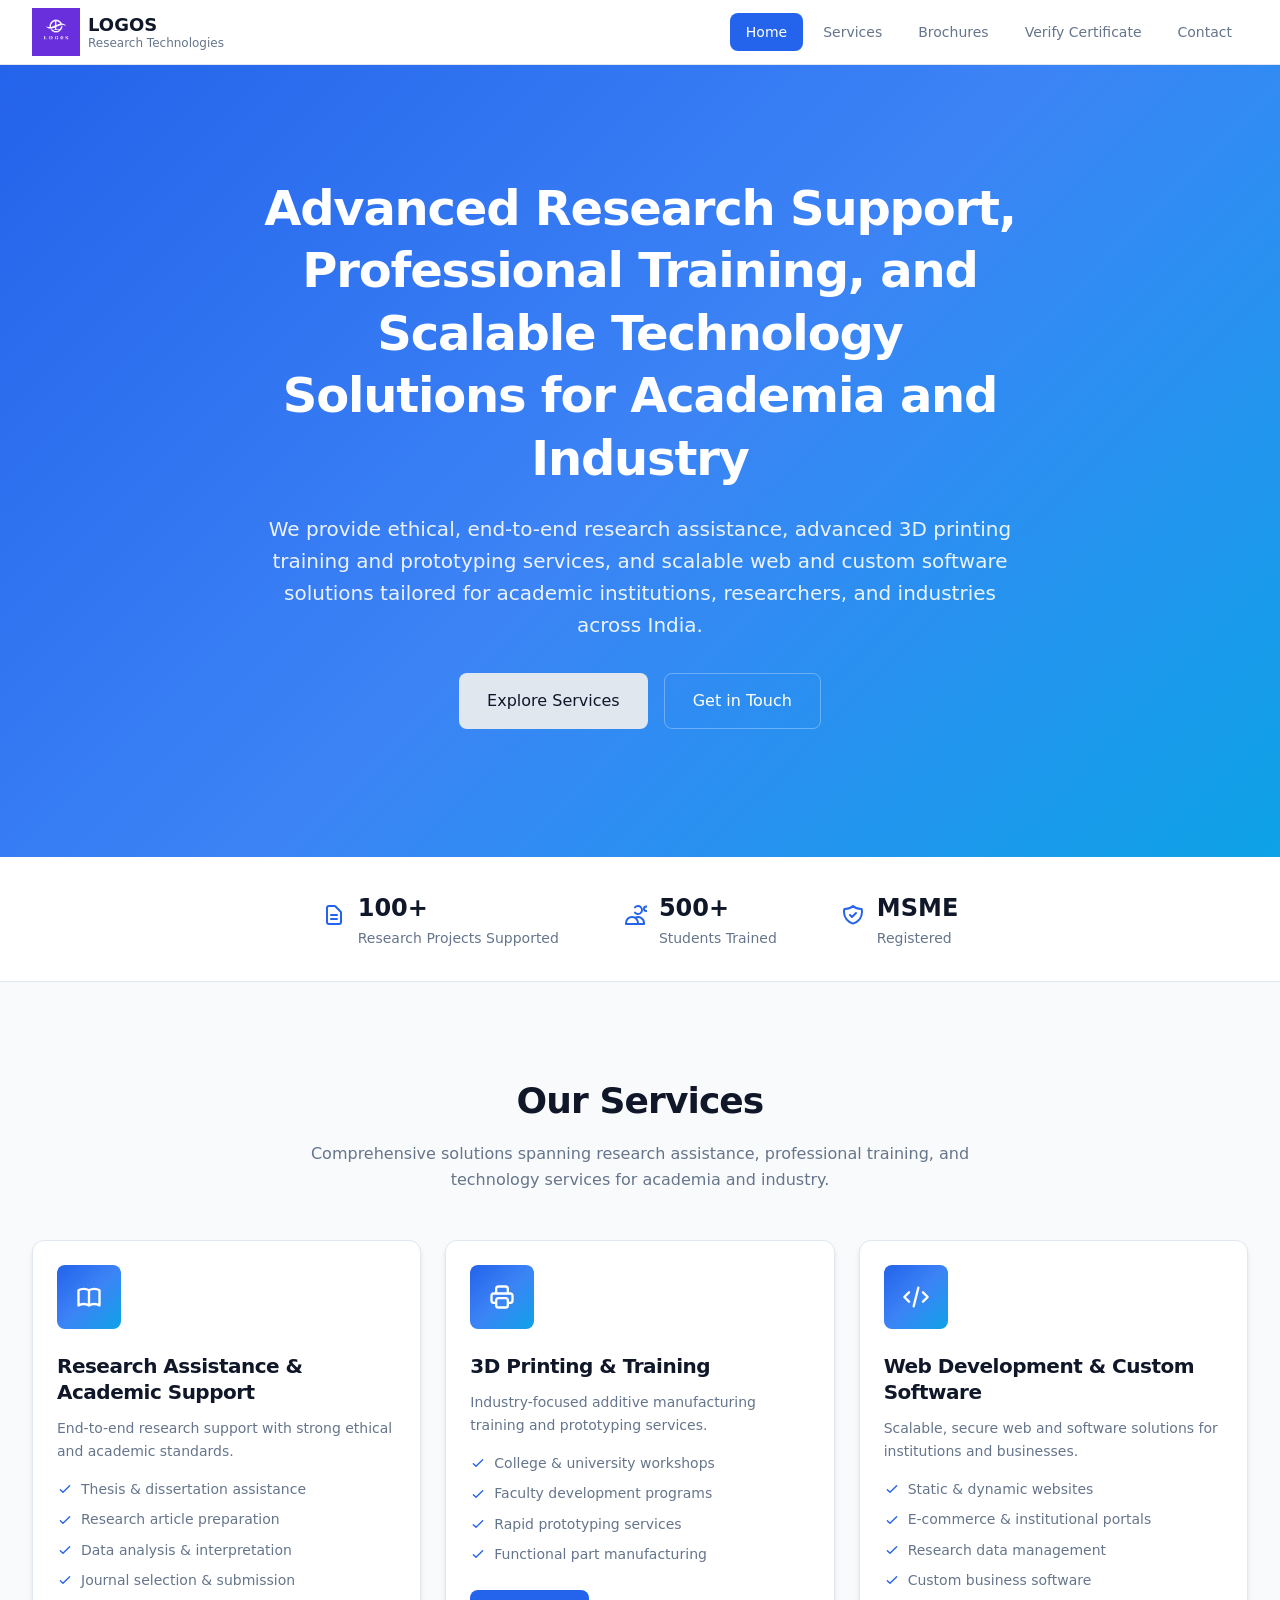
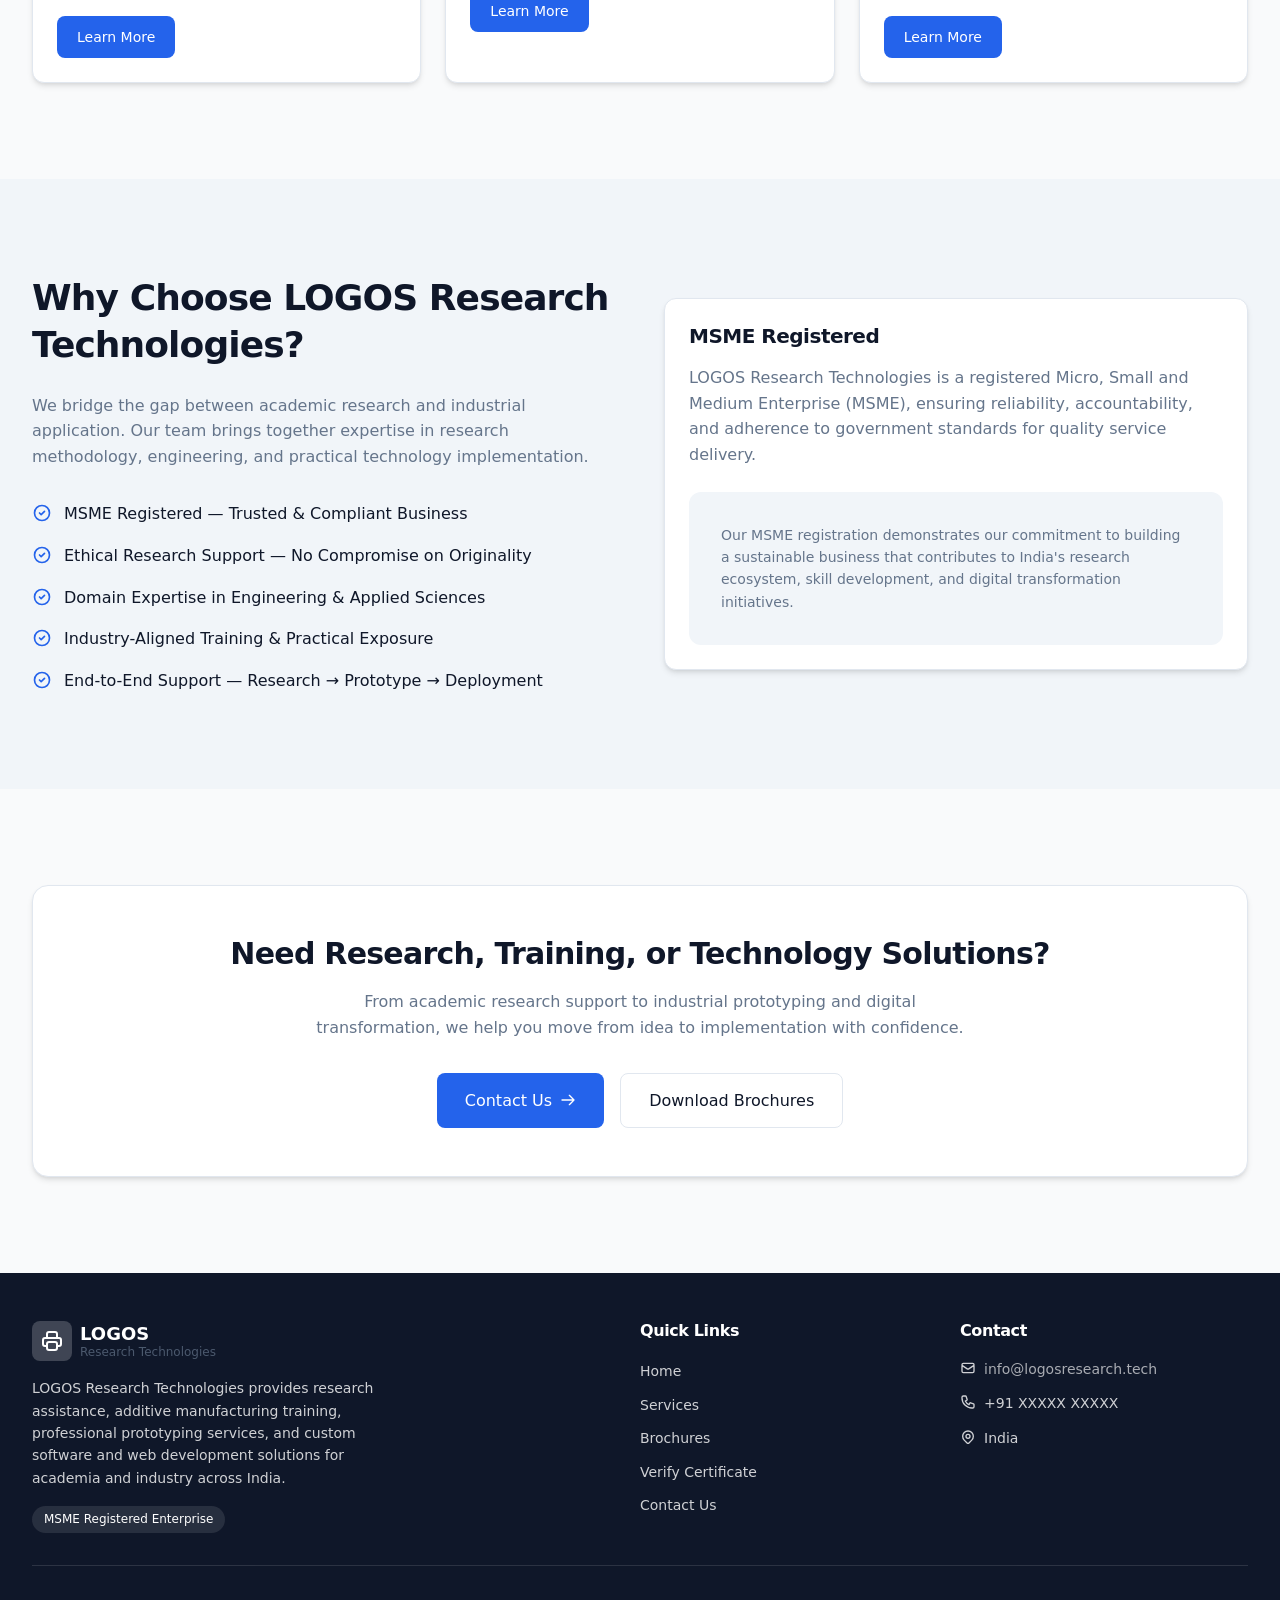
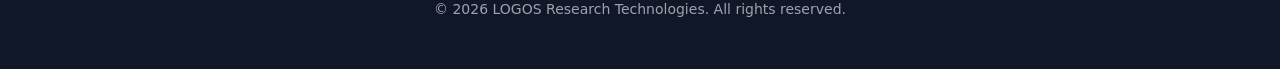
==== static-site/index.html @ b4e88fcf "Changes" ====
<!DOCTYPE html>
<html lang="en">
<head>
  <meta charset="UTF-8">
  <meta name="viewport" content="width=device-width, initial-scale=1.0">
  <meta name="description" content="Experts in research assistance, academic project support, 3D printing training, additive manufacturing services, and custom software and web development solutions in India.">
  <meta name="keywords" content="research assistance, academic support, thesis help, 3D printing training, additive manufacturing, web development, custom software, India">
  <title>LOGOS Research Technologies - Research, Training & Technology Solutions</title>
  <link rel="stylesheet" href="css/style.css">
</head>
<body>
  <!-- Header -->
  <header class="header">
    <nav class="section-container">
      <div class="header-content">
        <a href="index.html" class="logo-link">
          <img src="images/logo.png" alt="LOGOS" class="logo-image">
          <div class="logo-text">
            <span class="logo-title">LOGOS</span>
            <span class="logo-subtitle">Research Technologies</span>
          </div>
        </a>

        <div class="nav-desktop">
          <a href="index.html" class="nav-link active">Home</a>
          <a href="services.html" class="nav-link">Services</a>
          <a href="brochures.html" class="nav-link">Brochures</a>
          <a href="verify.html" class="nav-link">Verify Certificate</a>
          <a href="contact.html" class="nav-link">Contact</a>
        </div>

        <button class="mobile-menu-btn" id="mobile-menu-btn">
          <svg id="menu-icon" class="icon-lg" fill="none" stroke="currentColor" viewBox="0 0 24 24">
            <path stroke-linecap="round" stroke-linejoin="round" stroke-width="2" d="M4 6h16M4 12h16M4 18h16"></path>
          </svg>
          <svg id="close-icon" class="icon-lg" fill="none" stroke="currentColor" viewBox="0 0 24 24" style="display: none;">
            <path stroke-linecap="round" stroke-linejoin="round" stroke-width="2" d="M6 18L18 6M6 6l12 12"></path>
          </svg>
        </button>
      </div>

      <div class="nav-mobile" id="mobile-nav">
        <div class="nav-mobile-links">
          <a href="index.html" class="nav-link active">Home</a>
          <a href="services.html" class="nav-link">Services</a>
          <a href="brochures.html" class="nav-link">Brochures</a>
          <a href="verify.html" class="nav-link">Verify Certificate</a>
          <a href="contact.html" class="nav-link">Contact</a>
        </div>
      </div>
    </nav>
  </header>

  <main>
    <!-- Hero Section -->
    <section class="hero hero-gradient">
      <div class="section-container">
        <div class="hero-content">
          <h1 class="hero-title">Advanced Research Support, Professional Training, and Scalable Technology Solutions for Academia and Industry</h1>
          <p class="hero-description">
            We provide ethical, end-to-end research assistance, advanced 3D printing training 
            and prototyping services, and scalable web and custom software solutions tailored 
            for academic institutions, researchers, and industries across India.
          </p>
          <div class="hero-buttons">
            <a href="services.html" class="btn btn-secondary btn-lg">Explore Services</a>
            <a href="contact.html" class="btn btn-outline-light btn-lg">Get in Touch</a>
          </div>
        </div>
      </div>
    </section>

    <!-- Stats Section -->
    <section class="stats-section">
      <div class="section-container">
        <div class="stats-container">
          <div class="stat-item">
            <div class="stat-icon">
              <svg class="icon-lg" fill="none" stroke="currentColor" viewBox="0 0 24 24">
                <path stroke-linecap="round" stroke-linejoin="round" stroke-width="2" d="M9 12h6m-6 4h6m2 5H7a2 2 0 01-2-2V5a2 2 0 012-2h5.586a1 1 0 01.707.293l5.414 5.414a1 1 0 01.293.707V19a2 2 0 01-2 2z"></path>
              </svg>
            </div>
            <div>
              <div class="stat-value">100+</div>
              <div class="stat-label">Research Projects Supported</div>
            </div>
          </div>
          <div class="stat-item">
            <div class="stat-icon">
              <svg class="icon-lg" fill="none" stroke="currentColor" viewBox="0 0 24 24">
                <path stroke-linecap="round" stroke-linejoin="round" stroke-width="2" d="M12 4.354a4 4 0 110 5.292M15 21H3v-1a6 6 0 0112 0v1zm0 0h6v-1a6 6 0 00-9-5.197m13.5-9a2.25 2.25 0 11-4.5 0 2.25 2.25 0 014.5 0z"></path>
              </svg>
            </div>
            <div>
              <div class="stat-value">500+</div>
              <div class="stat-label">Students Trained</div>
            </div>
          </div>
          <div class="stat-item">
            <div class="stat-icon">
              <svg class="icon-lg" fill="none" stroke="currentColor" viewBox="0 0 24 24">
                <path stroke-linecap="round" stroke-linejoin="round" stroke-width="2" d="M9 12l2 2 4-4m5.618-4.016A11.955 11.955 0 0112 2.944a11.955 11.955 0 01-8.618 3.04A12.02 12.02 0 003 9c0 5.591 3.824 10.29 9 11.622 5.176-1.332 9-6.03 9-11.622 0-1.042-.133-2.052-.382-3.016z"></path>
              </svg>
            </div>
            <div>
              <div class="stat-value">MSME</div>
              <div class="stat-label">Registered</div>
            </div>
          </div>
        </div>
      </div>
    </section>

    <!-- Services Section -->
    <section class="page-section">
      <div class="section-container">
        <div class="section-header">
          <h2 class="section-title">Our Services</h2>
          <p class="section-description">
            Comprehensive solutions spanning research assistance, professional training, 
            and technology services for academia and industry.
          </p>
        </div>

        <div class="grid-3">
          <!-- Research Assistance Card -->
          <div class="card">
            <div class="card-icon">
              <svg class="icon-xl" fill="none" stroke="currentColor" viewBox="0 0 24 24">
                <path stroke-linecap="round" stroke-linejoin="round" stroke-width="2" d="M12 6.253v13m0-13C10.832 5.477 9.246 5 7.5 5S4.168 5.477 3 6.253v13C4.168 18.477 5.754 18 7.5 18s3.332.477 4.5 1.253m0-13C13.168 5.477 14.754 5 16.5 5c1.747 0 3.332.477 4.5 1.253v13C19.832 18.477 18.247 18 16.5 18c-1.746 0-3.332.477-4.5 1.253"></path>
              </svg>
            </div>
            <h3 class="card-title">Research Assistance & Academic Support</h3>
            <p class="card-description">End-to-end research support with strong ethical and academic standards.</p>
            <ul class="card-features">
              <li class="card-feature">
                <svg class="icon-sm" fill="none" stroke="currentColor" viewBox="0 0 24 24">
                  <path stroke-linecap="round" stroke-linejoin="round" stroke-width="2" d="M5 13l4 4L19 7"></path>
                </svg>
                Thesis & dissertation assistance
              </li>
              <li class="card-feature">
                <svg class="icon-sm" fill="none" stroke="currentColor" viewBox="0 0 24 24">
                  <path stroke-linecap="round" stroke-linejoin="round" stroke-width="2" d="M5 13l4 4L19 7"></path>
                </svg>
                Research article preparation
              </li>
              <li class="card-feature">
                <svg class="icon-sm" fill="none" stroke="currentColor" viewBox="0 0 24 24">
                  <path stroke-linecap="round" stroke-linejoin="round" stroke-width="2" d="M5 13l4 4L19 7"></path>
                </svg>
                Data analysis & interpretation
              </li>
              <li class="card-feature">
                <svg class="icon-sm" fill="none" stroke="currentColor" viewBox="0 0 24 24">
                  <path stroke-linecap="round" stroke-linejoin="round" stroke-width="2" d="M5 13l4 4L19 7"></path>
                </svg>
                Journal selection & submission
              </li>
            </ul>
            <a href="services.html#research" class="btn btn-primary">Learn More</a>
          </div>

          <!-- 3D Printing & Training Card -->
          <div class="card">
            <div class="card-icon">
              <svg class="icon-xl" fill="none" stroke="currentColor" viewBox="0 0 24 24">
                <path stroke-linecap="round" stroke-linejoin="round" stroke-width="2" d="M17 17h2a2 2 0 002-2v-4a2 2 0 00-2-2H5a2 2 0 00-2 2v4a2 2 0 002 2h2m2 4h6a2 2 0 002-2v-4a2 2 0 00-2-2H9a2 2 0 00-2 2v4a2 2 0 002 2zm8-12V5a2 2 0 00-2-2H9a2 2 0 00-2 2v4h10z"></path>
              </svg>
            </div>
            <h3 class="card-title">3D Printing & Training</h3>
            <p class="card-description">Industry-focused additive manufacturing training and prototyping services.</p>
            <ul class="card-features">
              <li class="card-feature">
                <svg class="icon-sm" fill="none" stroke="currentColor" viewBox="0 0 24 24">
                  <path stroke-linecap="round" stroke-linejoin="round" stroke-width="2" d="M5 13l4 4L19 7"></path>
                </svg>
                College & university workshops
              </li>
              <li class="card-feature">
                <svg class="icon-sm" fill="none" stroke="currentColor" viewBox="0 0 24 24">
                  <path stroke-linecap="round" stroke-linejoin="round" stroke-width="2" d="M5 13l4 4L19 7"></path>
                </svg>
                Faculty development programs
              </li>
              <li class="card-feature">
                <svg class="icon-sm" fill="none" stroke="currentColor" viewBox="0 0 24 24">
                  <path stroke-linecap="round" stroke-linejoin="round" stroke-width="2" d="M5 13l4 4L19 7"></path>
                </svg>
                Rapid prototyping services
              </li>
              <li class="card-feature">
                <svg class="icon-sm" fill="none" stroke="currentColor" viewBox="0 0 24 24">
                  <path stroke-linecap="round" stroke-linejoin="round" stroke-width="2" d="M5 13l4 4L19 7"></path>
                </svg>
                Functional part manufacturing
              </li>
            </ul>
            <a href="services.html#printing" class="btn btn-primary">Learn More</a>
          </div>

          <!-- Web Development Card -->
          <div class="card">
            <div class="card-icon">
              <svg class="icon-xl" fill="none" stroke="currentColor" viewBox="0 0 24 24">
                <path stroke-linecap="round" stroke-linejoin="round" stroke-width="2" d="M10 20l4-16m4 4l4 4-4 4M6 16l-4-4 4-4"></path>
              </svg>
            </div>
            <h3 class="card-title">Web Development & Custom Software</h3>
            <p class="card-description">Scalable, secure web and software solutions for institutions and businesses.</p>
            <ul class="card-features">
              <li class="card-feature">
                <svg class="icon-sm" fill="none" stroke="currentColor" viewBox="0 0 24 24">
                  <path stroke-linecap="round" stroke-linejoin="round" stroke-width="2" d="M5 13l4 4L19 7"></path>
                </svg>
                Static & dynamic websites
              </li>
              <li class="card-feature">
                <svg class="icon-sm" fill="none" stroke="currentColor" viewBox="0 0 24 24">
                  <path stroke-linecap="round" stroke-linejoin="round" stroke-width="2" d="M5 13l4 4L19 7"></path>
                </svg>
                E-commerce & institutional portals
              </li>
              <li class="card-feature">
                <svg class="icon-sm" fill="none" stroke="currentColor" viewBox="0 0 24 24">
                  <path stroke-linecap="round" stroke-linejoin="round" stroke-width="2" d="M5 13l4 4L19 7"></path>
                </svg>
                Research data management
              </li>
              <li class="card-feature">
                <svg class="icon-sm" fill="none" stroke="currentColor" viewBox="0 0 24 24">
                  <path stroke-linecap="round" stroke-linejoin="round" stroke-width="2" d="M5 13l4 4L19 7"></path>
                </svg>
                Custom business software
              </li>
            </ul>
            <a href="services.html#software" class="btn btn-primary">Learn More</a>
          </div>
        </div>
      </div>
    </section>

    <!-- Why Choose Us Section -->
    <section class="page-section bg-muted">
      <div class="section-container">
        <div class="grid-2">
          <div>
            <h2 class="section-title" style="text-align: left; margin-bottom: 1.5rem;">
              Why Choose LOGOS Research Technologies?
            </h2>
            <p class="section-description" style="text-align: left; margin-bottom: 2rem; max-width: none;">
              We bridge the gap between academic research and industrial application. Our team 
              brings together expertise in research methodology, engineering, and practical 
              technology implementation.
            </p>
            <ul class="why-us-list">
              <li class="why-us-item">
                <svg class="icon" fill="none" stroke="currentColor" viewBox="0 0 24 24">
                  <path stroke-linecap="round" stroke-linejoin="round" stroke-width="2" d="M9 12l2 2 4-4m6 2a9 9 0 11-18 0 9 9 0 0118 0z"></path>
                </svg>
                <span>MSME Registered — Trusted & Compliant Business</span>
              </li>
              <li class="why-us-item">
                <svg class="icon" fill="none" stroke="currentColor" viewBox="0 0 24 24">
                  <path stroke-linecap="round" stroke-linejoin="round" stroke-width="2" d="M9 12l2 2 4-4m6 2a9 9 0 11-18 0 9 9 0 0118 0z"></path>
                </svg>
                <span>Ethical Research Support — No Compromise on Originality</span>
              </li>
              <li class="why-us-item">
                <svg class="icon" fill="none" stroke="currentColor" viewBox="0 0 24 24">
                  <path stroke-linecap="round" stroke-linejoin="round" stroke-width="2" d="M9 12l2 2 4-4m6 2a9 9 0 11-18 0 9 9 0 0118 0z"></path>
                </svg>
                <span>Domain Expertise in Engineering & Applied Sciences</span>
              </li>
              <li class="why-us-item">
                <svg class="icon" fill="none" stroke="currentColor" viewBox="0 0 24 24">
                  <path stroke-linecap="round" stroke-linejoin="round" stroke-width="2" d="M9 12l2 2 4-4m6 2a9 9 0 11-18 0 9 9 0 0118 0z"></path>
                </svg>
                <span>Industry-Aligned Training & Practical Exposure</span>
              </li>
              <li class="why-us-item">
                <svg class="icon" fill="none" stroke="currentColor" viewBox="0 0 24 24">
                  <path stroke-linecap="round" stroke-linejoin="round" stroke-width="2" d="M9 12l2 2 4-4m6 2a9 9 0 11-18 0 9 9 0 0118 0z"></path>
                </svg>
                <span>End-to-End Support — Research → Prototype → Deployment</span>
              </li>
            </ul>
          </div>
          <div class="card">
            <h3 style="font-size: 1.25rem; font-weight: 600; margin-bottom: 1rem;">MSME Registered</h3>
            <p style="color: var(--muted-foreground); margin-bottom: 1.5rem;">
              LOGOS Research Technologies is a registered Micro, Small and Medium 
              Enterprise (MSME), ensuring reliability, accountability, and adherence 
              to government standards for quality service delivery.
            </p>
            <div class="info-box">
              <p style="font-size: 0.875rem; color: var(--muted-foreground);">
                Our MSME registration demonstrates our commitment to building a 
                sustainable business that contributes to India's research ecosystem, 
                skill development, and digital transformation initiatives.
              </p>
            </div>
          </div>
        </div>
      </div>
    </section>

    <!-- CTA Section -->
    <section class="page-section">
      <div class="section-container">
        <div class="cta-card">
          <h2 class="cta-title">Need Research, Training, or Technology Solutions?</h2>
          <p class="cta-description">
            From academic research support to industrial prototyping and digital transformation, 
            we help you move from idea to implementation with confidence.
          </p>
          <div class="cta-buttons">
            <a href="contact.html" class="btn btn-primary btn-lg">
              Contact Us
              <svg class="icon-sm" fill="none" stroke="currentColor" viewBox="0 0 24 24">
                <path stroke-linecap="round" stroke-linejoin="round" stroke-width="2" d="M14 5l7 7m0 0l-7 7m7-7H3"></path>
              </svg>
            </a>
            <a href="brochures.html" class="btn btn-outline btn-lg">Download Brochures</a>
          </div>
        </div>
      </div>
    </section>
  </main>

  <!-- Footer -->
  <footer class="footer">
    <div class="section-container">
      <div class="footer-grid">
        <div>
          <div class="footer-logo">
            <div class="footer-logo-icon">
              <svg class="icon-lg" fill="none" stroke="currentColor" viewBox="0 0 24 24">
                <path stroke-linecap="round" stroke-linejoin="round" stroke-width="2" d="M17 17h2a2 2 0 002-2v-4a2 2 0 00-2-2H5a2 2 0 00-2 2v4a2 2 0 002 2h2m2 4h6a2 2 0 002-2v-4a2 2 0 00-2-2H9a2 2 0 00-2 2v4a2 2 0 002 2zm8-12V5a2 2 0 00-2-2H9a2 2 0 00-2 2v4h10z"></path>
              </svg>
            </div>
            <div class="logo-text">
              <span class="logo-title" style="color: white;">LOGOS</span>
              <span class="logo-subtitle" style="opacity: 0.7;">Research Technologies</span>
            </div>
          </div>
          <p class="footer-description">
            LOGOS Research Technologies provides research assistance, additive manufacturing 
            training, professional prototyping services, and custom software and web 
            development solutions for academia and industry across India.
          </p>
          <span class="footer-badge">MSME Registered Enterprise</span>
        </div>

        <div>
          <h4 class="footer-title">Quick Links</h4>
          <ul class="footer-links">
            <li><a href="index.html" class="footer-link">Home</a></li>
            <li><a href="services.html" class="footer-link">Services</a></li>
            <li><a href="brochures.html" class="footer-link">Brochures</a></li>
            <li><a href="verify.html" class="footer-link">Verify Certificate</a></li>
            <li><a href="contact.html" class="footer-link">Contact Us</a></li>
          </ul>
        </div>

        <div>
          <h4 class="footer-title">Contact</h4>
          <div class="footer-contact-item">
            <svg class="icon-sm" fill="none" stroke="currentColor" viewBox="0 0 24 24">
              <path stroke-linecap="round" stroke-linejoin="round" stroke-width="2" d="M3 8l7.89 5.26a2 2 0 002.22 0L21 8M5 19h14a2 2 0 002-2V7a2 2 0 00-2-2H5a2 2 0 00-2 2v10a2 2 0 002 2z"></path>
            </svg>
            <a href="mailto:info@logosresearch.tech" class="footer-link">info@logosresearch.tech</a>
          </div>
          <div class="footer-contact-item">
            <svg class="icon-sm" fill="none" stroke="currentColor" viewBox="0 0 24 24">
              <path stroke-linecap="round" stroke-linejoin="round" stroke-width="2" d="M3 5a2 2 0 012-2h3.28a1 1 0 01.948.684l1.498 4.493a1 1 0 01-.502 1.21l-2.257 1.13a11.042 11.042 0 005.516 5.516l1.13-2.257a1 1 0 011.21-.502l4.493 1.498a1 1 0 01.684.949V19a2 2 0 01-2 2h-1C9.716 21 3 14.284 3 6V5z"></path>
            </svg>
            <span>+91 XXXXX XXXXX</span>
          </div>
          <div class="footer-contact-item">
            <svg class="icon-sm" fill="none" stroke="currentColor" viewBox="0 0 24 24">
              <path stroke-linecap="round" stroke-linejoin="round" stroke-width="2" d="M17.657 16.657L13.414 20.9a1.998 1.998 0 01-2.827 0l-4.244-4.243a8 8 0 1111.314 0z"></path>
              <path stroke-linecap="round" stroke-linejoin="round" stroke-width="2" d="M15 11a3 3 0 11-6 0 3 3 0 016 0z"></path>
            </svg>
            <span>India</span>
          </div>
        </div>
      </div>

      <div class="footer-bottom">
        <p>&copy; 2026 LOGOS Research Technologies. All rights reserved.</p>
      </div>
    </div>
  </footer>

  <div id="toast-container" class="toast-container"></div>
  <script src="js/main.js"></script>
</body>
</html>
---- static-site/css/style.css ----
/* ============================================
   LOGOS Research Technologies - Static Site
   ============================================ */

/* Reset and Base */
*, *::before, *::after {
  box-sizing: border-box;
  margin: 0;
  padding: 0;
}

:root {
  /* Professional Blue/Grey Theme */
  --background: hsl(210, 20%, 98%);
  --foreground: hsl(222, 47%, 11%);
  --card: hsl(0, 0%, 100%);
  --card-foreground: hsl(222, 47%, 11%);
  --primary: hsl(221, 83%, 53%);
  --primary-foreground: hsl(0, 0%, 100%);
  --secondary: hsl(214, 32%, 91%);
  --secondary-foreground: hsl(222, 47%, 11%);
  --muted: hsl(210, 40%, 96%);
  --muted-foreground: hsl(215, 16%, 47%);
  --accent: hsl(217, 91%, 60%);
  --accent-foreground: hsl(0, 0%, 100%);
  --destructive: hsl(0, 84%, 60%);
  --border: hsl(214, 32%, 91%);
  --radius: 0.5rem;
  --hero-gradient: linear-gradient(135deg, hsl(221, 83%, 53%) 0%, hsl(217, 91%, 60%) 50%, hsl(199, 89%, 48%) 100%);
  --card-shadow: 0 4px 6px -1px rgb(0 0 0 / 0.1), 0 2px 4px -2px rgb(0 0 0 / 0.1);
  --card-shadow-hover: 0 10px 15px -3px rgb(0 0 0 / 0.1), 0 4px 6px -4px rgb(0 0 0 / 0.1);
}

html {
  scroll-behavior: smooth;
}

body {
  font-family: system-ui, -apple-system, BlinkMacSystemFont, 'Segoe UI', Roboto, sans-serif;
  background-color: var(--background);
  color: var(--foreground);
  line-height: 1.6;
  -webkit-font-smoothing: antialiased;
  min-height: 100vh;
  display: flex;
  flex-direction: column;
}

main {
  flex-grow: 1;
}

h1, h2, h3, h4, h5, h6 {
  font-weight: 600;
  letter-spacing: -0.025em;
  line-height: 1.3;
}

a {
  text-decoration: none;
  color: inherit;
}

img {
  max-width: 100%;
  height: auto;
}

ul {
  list-style: none;
}

/* ============================================
   Layout Utilities
   ============================================ */
.section-container {
  max-width: 1280px;
  margin: 0 auto;
  padding: 0 1rem;
}

@media (min-width: 640px) {
  .section-container {
    padding: 0 1.5rem;
  }
}

@media (min-width: 1024px) {
  .section-container {
    padding: 0 2rem;
  }
}

.page-section {
  padding: 4rem 0;
}

@media (min-width: 1024px) {
  .page-section {
    padding: 6rem 0;
  }
}

/* ============================================
   Header
   ============================================ */
.header {
  position: sticky;
  top: 0;
  z-index: 50;
  background-color: rgba(255, 255, 255, 0.95);
  backdrop-filter: blur(8px);
  border-bottom: 1px solid var(--border);
}

.header-content {
  display: flex;
  align-items: center;
  justify-content: space-between;
  height: 4rem;
}

.logo-link {
  display: flex;
  align-items: center;
  gap: 0.5rem;
}

.logo-image {
  height: 3rem;
  width: auto;
}

.logo-text {
  display: flex;
  flex-direction: column;
}

.logo-title {
  font-weight: 700;
  font-size: 1.125rem;
  color: var(--foreground);
  line-height: 1.2;
}

.logo-subtitle {
  font-size: 0.75rem;
  color: var(--muted-foreground);
  line-height: 1.2;
}

/* Desktop Navigation */
.nav-desktop {
  display: none;
  align-items: center;
  gap: 0.25rem;
}

@media (min-width: 768px) {
  .nav-desktop {
    display: flex;
  }
}

.nav-link {
  padding: 0.5rem 1rem;
  border-radius: var(--radius);
  font-size: 0.875rem;
  font-weight: 500;
  color: var(--muted-foreground);
  transition: all 0.2s;
}

.nav-link:hover {
  color: var(--foreground);
  background-color: var(--muted);
}

.nav-link.active {
  background-color: var(--primary);
  color: var(--primary-foreground);
}

/* Mobile Menu */
.mobile-menu-btn {
  display: flex;
  align-items: center;
  justify-content: center;
  width: 2.5rem;
  height: 2.5rem;
  border: none;
  background: none;
  cursor: pointer;
  border-radius: var(--radius);
  color: var(--foreground);
}

.mobile-menu-btn:hover {
  background-color: var(--muted);
}

@media (min-width: 768px) {
  .mobile-menu-btn {
    display: none;
  }
}

.nav-mobile {
  display: none;
  padding: 1rem 0;
  border-top: 1px solid var(--border);
}

.nav-mobile.open {
  display: block;
}

@media (min-width: 768px) {
  .nav-mobile {
    display: none !important;
  }
}

.nav-mobile-links {
  display: flex;
  flex-direction: column;
  gap: 0.5rem;
}

/* ============================================
   Buttons
   ============================================ */
.btn {
  display: inline-flex;
  align-items: center;
  justify-content: center;
  gap: 0.5rem;
  padding: 0.625rem 1.25rem;
  border-radius: var(--radius);
  font-size: 0.875rem;
  font-weight: 500;
  cursor: pointer;
  transition: all 0.2s;
  border: none;
  text-decoration: none;
}

.btn-primary {
  background-color: var(--primary);
  color: var(--primary-foreground);
}

.btn-primary:hover {
  background-color: hsl(221, 83%, 45%);
}

.btn-secondary {
  background-color: var(--secondary);
  color: var(--secondary-foreground);
}

.btn-secondary:hover {
  background-color: hsl(214, 32%, 85%);
}

.btn-outline {
  background-color: transparent;
  border: 1px solid var(--border);
  color: var(--foreground);
}

.btn-outline:hover {
  background-color: var(--muted);
}

.btn-outline-light {
  background-color: transparent;
  border: 1px solid rgba(255, 255, 255, 0.3);
  color: var(--primary-foreground);
}

.btn-outline-light:hover {
  background-color: rgba(255, 255, 255, 0.1);
}

.btn-lg {
  padding: 0.875rem 1.75rem;
  font-size: 1rem;
}

.btn-block {
  width: 100%;
}

/* ============================================
   Hero Section
   ============================================ */
.hero-gradient {
  background: var(--hero-gradient);
}

.hero {
  padding: 5rem 0 6rem;
}

@media (min-width: 1024px) {
  .hero {
    padding: 7rem 0 8rem;
  }
}

.hero-content {
  max-width: 48rem;
  margin: 0 auto;
  text-align: center;
  color: var(--primary-foreground);
}

.hero-title {
  font-size: 2.25rem;
  font-weight: 700;
  margin-bottom: 1.5rem;
}

@media (min-width: 1024px) {
  .hero-title {
    font-size: 3rem;
  }
}

.hero-description {
  font-size: 1.125rem;
  opacity: 0.9;
  margin-bottom: 2rem;
}

@media (min-width: 1024px) {
  .hero-description {
    font-size: 1.25rem;
  }
}

.hero-buttons {
  display: flex;
  flex-wrap: wrap;
  justify-content: center;
  gap: 1rem;
}

/* Page Hero (smaller) */
.page-hero {
  padding: 4rem 0;
}

@media (min-width: 1024px) {
  .page-hero {
    padding: 5rem 0;
  }
}

.page-hero-title {
  font-size: 2.25rem;
  font-weight: 700;
  margin-bottom: 1rem;
}

@media (min-width: 1024px) {
  .page-hero-title {
    font-size: 3rem;
  }
}

/* ============================================
   Stats Section
   ============================================ */
.stats-section {
  padding: 2rem 0;
  background-color: var(--card);
  border-bottom: 1px solid var(--border);
}

.stats-container {
  display: flex;
  flex-wrap: wrap;
  justify-content: center;
  gap: 2rem;
}

@media (min-width: 1024px) {
  .stats-container {
    gap: 4rem;
  }
}

.stat-item {
  display: flex;
  align-items: center;
  gap: 0.75rem;
  color: var(--foreground);
}

.stat-icon {
  color: var(--primary);
}

.stat-value {
  font-size: 1.5rem;
  font-weight: 700;
}

.stat-label {
  font-size: 0.875rem;
  color: var(--muted-foreground);
}

/* ============================================
   Cards
   ============================================ */
.card {
  background-color: var(--card);
  border-radius: 0.75rem;
  padding: 1.5rem;
  box-shadow: var(--card-shadow);
  border: 1px solid var(--border);
  transition: box-shadow 0.2s, transform 0.2s;
}

.card:hover {
  box-shadow: var(--card-shadow-hover);
  transform: translateY(-2px);
}

.card-icon {
  width: 4rem;
  height: 4rem;
  border-radius: 0.5rem;
  background: var(--hero-gradient);
  display: flex;
  align-items: center;
  justify-content: center;
  margin-bottom: 1.5rem;
  color: var(--primary-foreground);
}

.card-title {
  font-size: 1.25rem;
  font-weight: 600;
  color: var(--foreground);
  margin-bottom: 0.75rem;
}

.card-description {
  font-size: 0.875rem;
  color: var(--muted-foreground);
  margin-bottom: 1rem;
}

.card-features {
  margin-bottom: 1.5rem;
}

.card-feature {
  display: flex;
  align-items: center;
  gap: 0.5rem;
  font-size: 0.875rem;
  color: var(--muted-foreground);
  margin-bottom: 0.5rem;
}

.card-feature svg {
  color: var(--primary);
  flex-shrink: 0;
}

/* ============================================
   Grid Layouts
   ============================================ */
.grid-3 {
  display: grid;
  gap: 1.5rem;
}

@media (min-width: 768px) {
  .grid-3 {
    grid-template-columns: repeat(2, 1fr);
  }
}

@media (min-width: 1024px) {
  .grid-3 {
    grid-template-columns: repeat(3, 1fr);
  }
}

.grid-2 {
  display: grid;
  gap: 3rem;
}

@media (min-width: 1024px) {
  .grid-2 {
    grid-template-columns: repeat(2, 1fr);
    align-items: center;
  }
}

/* ============================================
   Section Titles
   ============================================ */
.section-header {
  text-align: center;
  margin-bottom: 3rem;
}

.section-title {
  font-size: 1.875rem;
  font-weight: 700;
  color: var(--foreground);
  margin-bottom: 1rem;
}

@media (min-width: 1024px) {
  .section-title {
    font-size: 2.25rem;
  }
}

.section-description {
  color: var(--muted-foreground);
  max-width: 42rem;
  margin: 0 auto;
}

/* ============================================
   Feature Lists
   ============================================ */
.feature-list {
  display: flex;
  flex-direction: column;
  gap: 1rem;
}

.feature-item {
  display: flex;
  align-items: flex-start;
  gap: 0.75rem;
}

.feature-icon {
  color: var(--primary);
  flex-shrink: 0;
  margin-top: 0.25rem;
}

.feature-content h4 {
  font-weight: 600;
  color: var(--foreground);
  margin-bottom: 0.25rem;
}

.feature-content p {
  font-size: 0.875rem;
  color: var(--muted-foreground);
}

/* ============================================
   Info Box
   ============================================ */
.info-box {
  background-color: var(--muted);
  border-radius: 0.75rem;
  padding: 1.5rem;
}

@media (min-width: 1024px) {
  .info-box {
    padding: 2rem;
  }
}

.info-box-title {
  font-size: 1.25rem;
  font-weight: 600;
  color: var(--foreground);
  margin-bottom: 1rem;
}

.info-list {
  display: flex;
  flex-direction: column;
  gap: 0.75rem;
}

.info-list-item {
  display: flex;
  align-items: center;
  gap: 0.5rem;
  font-size: 0.875rem;
  color: var(--muted-foreground);
}

.info-list-item svg {
  color: var(--primary);
  flex-shrink: 0;
}

/* ============================================
   CTA Section
   ============================================ */
.cta-card {
  background-color: var(--card);
  border-radius: 1rem;
  padding: 2rem;
  box-shadow: var(--card-shadow);
  border: 1px solid var(--border);
  text-align: center;
}

@media (min-width: 1024px) {
  .cta-card {
    padding: 3rem;
  }
}

.cta-title {
  font-size: 1.5rem;
  font-weight: 700;
  color: var(--foreground);
  margin-bottom: 1rem;
}

@media (min-width: 1024px) {
  .cta-title {
    font-size: 1.875rem;
  }
}

.cta-description {
  color: var(--muted-foreground);
  margin-bottom: 2rem;
  max-width: 42rem;
  margin-left: auto;
  margin-right: auto;
}

.cta-buttons {
  display: flex;
  flex-wrap: wrap;
  justify-content: center;
  gap: 1rem;
}

/* ============================================
   Why Choose Us
   ============================================ */
.why-us-list {
  display: flex;
  flex-direction: column;
  gap: 1rem;
}

.why-us-item {
  display: flex;
  align-items: flex-start;
  gap: 0.75rem;
}

.why-us-item svg {
  color: var(--primary);
  flex-shrink: 0;
  margin-top: 0.125rem;
}

/* ============================================
   Forms
   ============================================ */
.form-group {
  margin-bottom: 1.25rem;
}

.form-label {
  display: block;
  font-size: 0.875rem;
  font-weight: 500;
  color: var(--foreground);
  margin-bottom: 0.25rem;
}

.form-input,
.form-textarea {
  width: 100%;
  padding: 0.625rem 0.875rem;
  border: 1px solid var(--border);
  border-radius: var(--radius);
  font-size: 0.875rem;
  background-color: var(--card);
  color: var(--foreground);
  transition: border-color 0.2s, box-shadow 0.2s;
}

.form-input:focus,
.form-textarea:focus {
  outline: none;
  border-color: var(--primary);
  box-shadow: 0 0 0 3px rgba(59, 130, 246, 0.1);
}

.form-input::placeholder,
.form-textarea::placeholder {
  color: var(--muted-foreground);
}

.form-textarea {
  min-height: 150px;
  resize: vertical;
}

.form-row {
  display: grid;
  gap: 1.25rem;
}

@media (min-width: 640px) {
  .form-row {
    grid-template-columns: repeat(2, 1fr);
  }
}

/* ============================================
   Contact Info
   ============================================ */
.contact-item {
  display: flex;
  align-items: flex-start;
  gap: 1rem;
  margin-bottom: 1.5rem;
}

.contact-icon {
  width: 2.5rem;
  height: 2.5rem;
  border-radius: 0.5rem;
  background-color: rgba(59, 130, 246, 0.1);
  display: flex;
  align-items: center;
  justify-content: center;
  flex-shrink: 0;
  color: var(--primary);
}

.contact-label {
  font-weight: 500;
  color: var(--foreground);
}

.contact-value {
  color: var(--muted-foreground);
  transition: color 0.2s;
}

.contact-value:hover {
  color: var(--primary);
}

/* ============================================
   Certificate Verification
   ============================================ */
.verify-result {
  margin-top: 2rem;
}

.verify-success {
  border: 2px solid rgba(59, 130, 246, 0.2);
}

.verify-error {
  border: 2px solid rgba(239, 68, 68, 0.2);
}

.verify-header {
  display: flex;
  align-items: center;
  gap: 0.75rem;
  margin-bottom: 1.5rem;
}

.verify-icon {
  width: 3rem;
  height: 3rem;
  border-radius: 50%;
  display: flex;
  align-items: center;
  justify-content: center;
}

.verify-icon-success {
  background-color: rgba(59, 130, 246, 0.1);
  color: var(--primary);
}

.verify-icon-error {
  background-color: rgba(239, 68, 68, 0.1);
  color: var(--destructive);
}

.verify-title {
  font-size: 1.25rem;
  font-weight: 600;
  color: var(--foreground);
}

.verify-subtitle {
  font-size: 0.875rem;
  color: var(--muted-foreground);
}

.cert-details {
  background-color: var(--muted);
  border-radius: 0.5rem;
  padding: 1.5rem;
  display: flex;
  flex-direction: column;
  gap: 1rem;
}

.cert-detail-item {
  display: flex;
  align-items: flex-start;
  gap: 0.75rem;
}

.cert-detail-item svg {
  color: var(--primary);
  flex-shrink: 0;
  margin-top: 0.125rem;
}

.cert-detail-label {
  font-size: 0.875rem;
  color: var(--muted-foreground);
}

.cert-detail-value {
  font-weight: 600;
  color: var(--foreground);
}

/* ============================================
   Materials Grid
   ============================================ */
.materials-grid {
  display: grid;
  grid-template-columns: repeat(2, 1fr);
  gap: 1rem;
}

.material-item {
  background-color: var(--card);
  border: 1px solid var(--border);
  border-radius: 0.5rem;
  padding: 0.75rem;
}

.material-name {
  font-weight: 600;
  font-size: 0.875rem;
  color: var(--foreground);
}

.material-desc {
  font-size: 0.75rem;
  color: var(--muted-foreground);
}

/* ============================================
   Footer
   ============================================ */
.footer {
  background-color: var(--foreground);
  color: var(--primary-foreground);
  padding: 3rem 0;
}

.footer-grid {
  display: grid;
  gap: 2rem;
}

@media (min-width: 768px) {
  .footer-grid {
    grid-template-columns: 2fr 1fr 1fr;
  }
}

.footer-logo {
  display: flex;
  align-items: center;
  gap: 0.5rem;
  margin-bottom: 1rem;
}

.footer-logo-icon {
  width: 2.5rem;
  height: 2.5rem;
  border-radius: 0.5rem;
  background-color: rgba(255, 255, 255, 0.2);
  display: flex;
  align-items: center;
  justify-content: center;
}

.footer-description {
  font-size: 0.875rem;
  opacity: 0.8;
  margin-bottom: 1rem;
  max-width: 24rem;
}

.footer-badge {
  display: inline-block;
  padding: 0.25rem 0.75rem;
  background-color: rgba(255, 255, 255, 0.1);
  border-radius: 9999px;
  font-size: 0.75rem;
}

.footer-title {
  font-weight: 600;
  margin-bottom: 1rem;
}

.footer-links {
  display: flex;
  flex-direction: column;
  gap: 0.5rem;
}

.footer-link {
  font-size: 0.875rem;
  opacity: 0.8;
  transition: opacity 0.2s;
}

.footer-link:hover {
  opacity: 1;
}

.footer-contact-item {
  display: flex;
  align-items: flex-start;
  gap: 0.5rem;
  font-size: 0.875rem;
  opacity: 0.8;
  margin-bottom: 0.75rem;
}

.footer-contact-item svg {
  flex-shrink: 0;
  margin-top: 0.125rem;
}

.footer-bottom {
  border-top: 1px solid rgba(255, 255, 255, 0.2);
  margin-top: 2rem;
  padding-top: 2rem;
  text-align: center;
  font-size: 0.875rem;
  opacity: 0.6;
}

/* ============================================
   Toast Notifications
   ============================================ */
.toast-container {
  position: fixed;
  bottom: 1rem;
  right: 1rem;
  z-index: 100;
}

.toast {
  background-color: var(--card);
  border: 1px solid var(--border);
  border-radius: var(--radius);
  padding: 1rem;
  box-shadow: var(--card-shadow-hover);
  max-width: 20rem;
  animation: slideIn 0.3s ease;
}

.toast-success {
  border-left: 4px solid var(--primary);
}

.toast-error {
  border-left: 4px solid var(--destructive);
}

.toast-title {
  font-weight: 600;
  color: var(--foreground);
  margin-bottom: 0.25rem;
}

.toast-message {
  font-size: 0.875rem;
  color: var(--muted-foreground);
}

@keyframes slideIn {
  from {
    transform: translateX(100%);
    opacity: 0;
  }
  to {
    transform: translateX(0);
    opacity: 1;
  }
}

/* ============================================
   Background Variants
   ============================================ */
.bg-muted {
  background-color: var(--muted);
}

.bg-card {
  background-color: var(--card);
}

/* ============================================
   Utilities
   ============================================ */
.text-center {
  text-align: center;
}

.text-primary {
  color: var(--primary);
}

.text-muted {
  color: var(--muted-foreground);
}

.mb-4 {
  margin-bottom: 1rem;
}

.mb-6 {
  margin-bottom: 1.5rem;
}

.mb-8 {
  margin-bottom: 2rem;
}

.hidden {
  display: none;
}

.flex-center {
  display: flex;
  align-items: center;
  justify-content: center;
}

/* SVG Icons */
.icon {
  width: 1.25rem;
  height: 1.25rem;
}

.icon-sm {
  width: 1rem;
  height: 1rem;
}

.icon-lg {
  width: 1.5rem;
  height: 1.5rem;
}

.icon-xl {
  width: 1.75rem;
  height: 1.75rem;
}
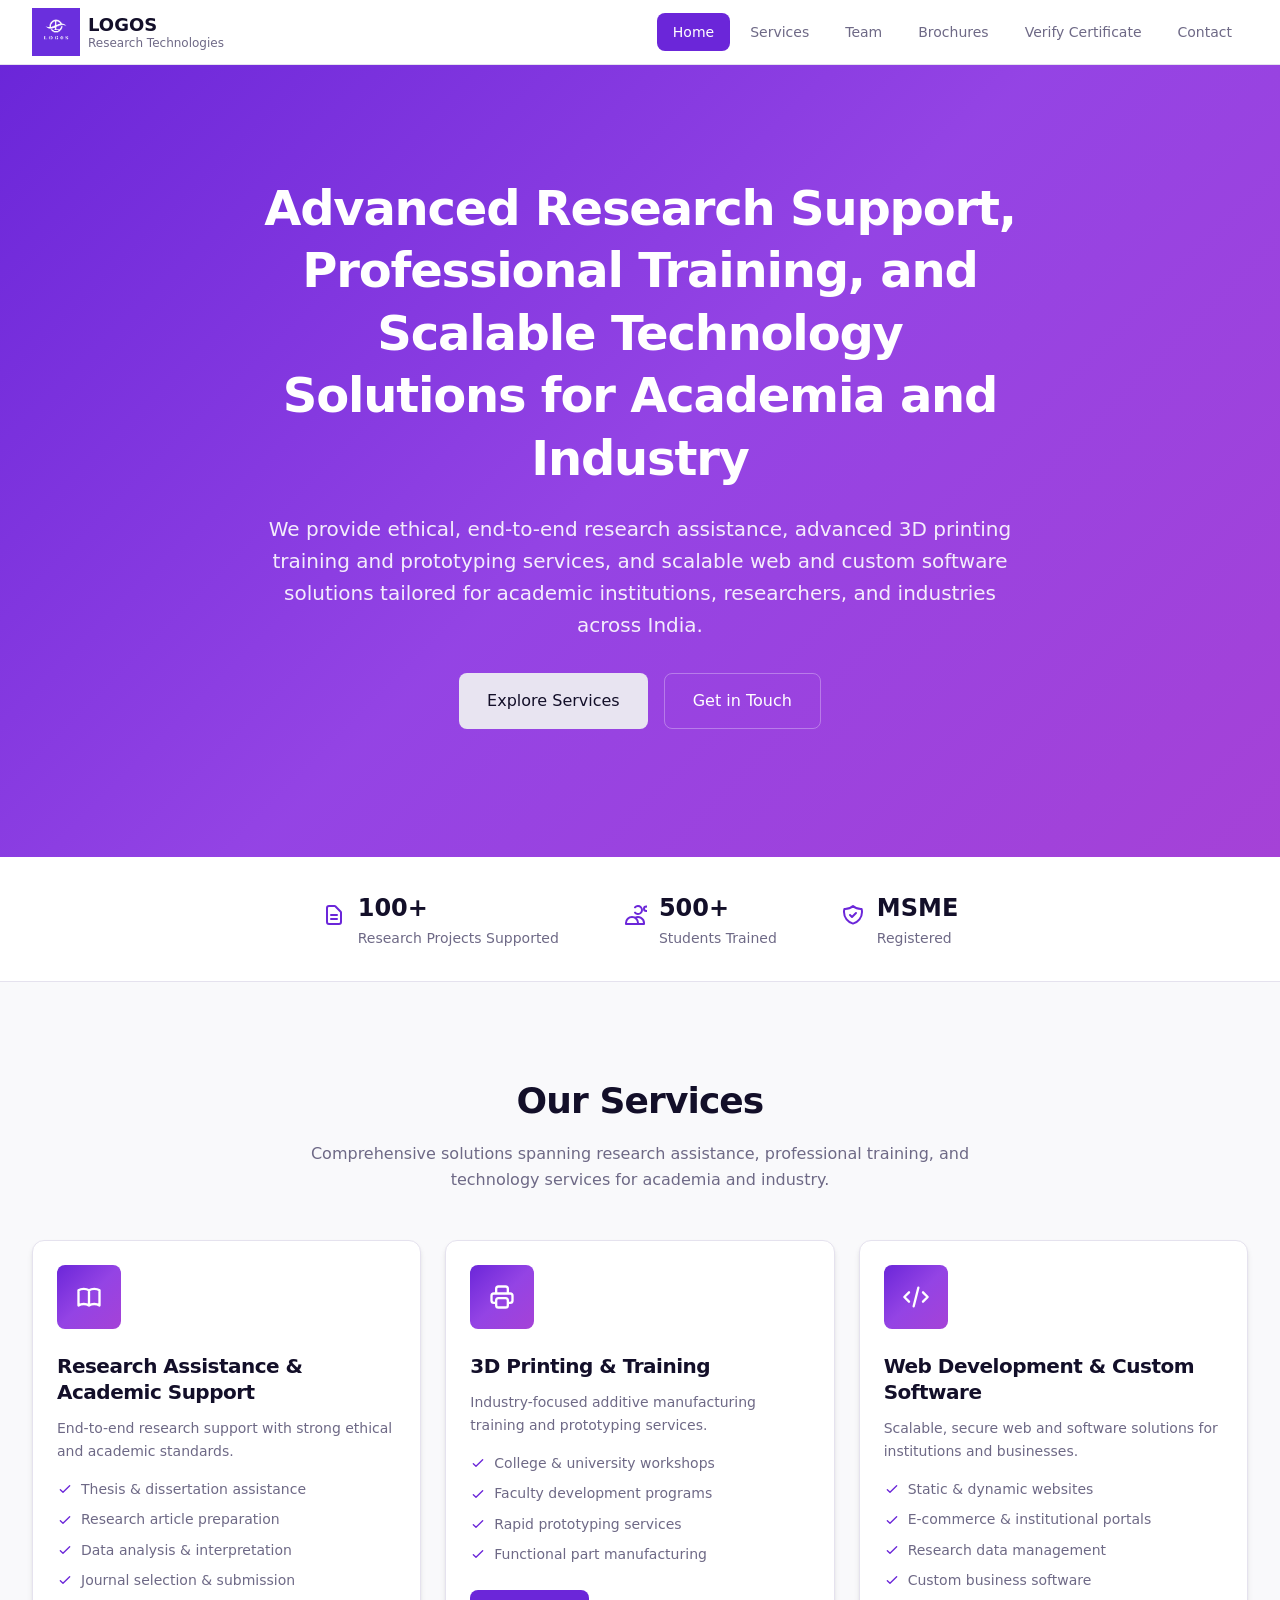
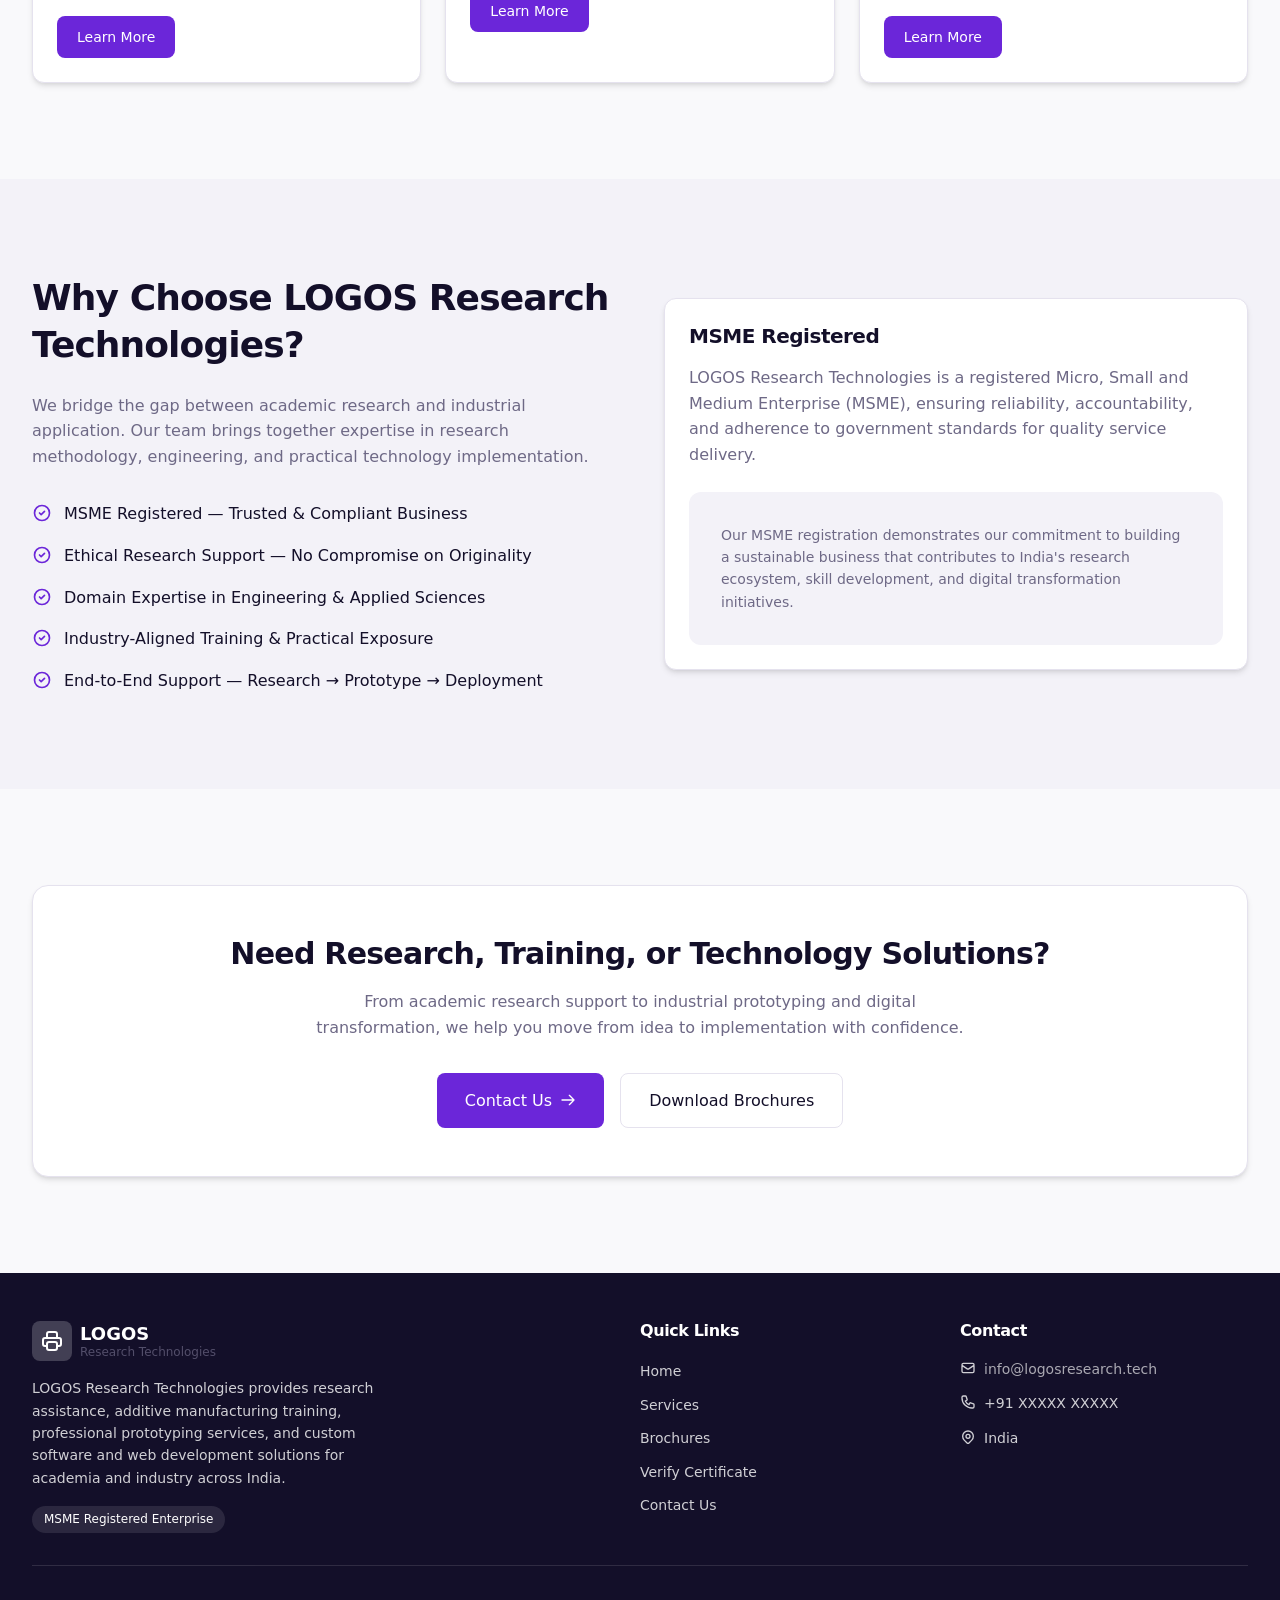
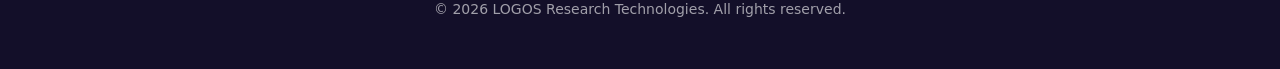
==== commit 568a6062: "Preceding changes" ====
--- a/static-site/index.html
+++ b/static-site/index.html
@@ -24,6 +24,7 @@
         <div class="nav-desktop">
           <a href="index.html" class="nav-link active">Home</a>
           <a href="services.html" class="nav-link">Services</a>
+          <a href="team.html" class="nav-link">Team</a>
           <a href="brochures.html" class="nav-link">Brochures</a>
           <a href="verify.html" class="nav-link">Verify Certificate</a>
           <a href="contact.html" class="nav-link">Contact</a>
--- a/static-site/css/style.css
+++ b/static-site/css/style.css
@@ -10,23 +10,23 @@
 }
 
 :root {
-  /* Professional Blue/Grey Theme */
-  --background: hsl(210, 20%, 98%);
-  --foreground: hsl(222, 47%, 11%);
+  /* Violet-Indigo Theme matching LOGOS logo */
+  --background: hsl(250, 20%, 98%);
+  --foreground: hsl(250, 47%, 11%);
   --card: hsl(0, 0%, 100%);
-  --card-foreground: hsl(222, 47%, 11%);
-  --primary: hsl(221, 83%, 53%);
+  --card-foreground: hsl(250, 47%, 11%);
+  --primary: hsl(263, 70%, 50%);
   --primary-foreground: hsl(0, 0%, 100%);
-  --secondary: hsl(214, 32%, 91%);
-  --secondary-foreground: hsl(222, 47%, 11%);
-  --muted: hsl(210, 40%, 96%);
-  --muted-foreground: hsl(215, 16%, 47%);
-  --accent: hsl(217, 91%, 60%);
+  --secondary: hsl(255, 30%, 92%);
+  --secondary-foreground: hsl(250, 47%, 11%);
+  --muted: hsl(250, 30%, 96%);
+  --muted-foreground: hsl(250, 12%, 47%);
+  --accent: hsl(270, 75%, 58%);
   --accent-foreground: hsl(0, 0%, 100%);
   --destructive: hsl(0, 84%, 60%);
-  --border: hsl(214, 32%, 91%);
+  --border: hsl(255, 25%, 91%);
   --radius: 0.5rem;
-  --hero-gradient: linear-gradient(135deg, hsl(221, 83%, 53%) 0%, hsl(217, 91%, 60%) 50%, hsl(199, 89%, 48%) 100%);
+  --hero-gradient: linear-gradient(135deg, hsl(263, 70%, 50%) 0%, hsl(270, 75%, 58%) 50%, hsl(280, 65%, 55%) 100%);
   --card-shadow: 0 4px 6px -1px rgb(0 0 0 / 0.1), 0 2px 4px -2px rgb(0 0 0 / 0.1);
   --card-shadow-hover: 0 10px 15px -3px rgb(0 0 0 / 0.1), 0 4px 6px -4px rgb(0 0 0 / 0.1);
 }
@@ -251,7 +251,7 @@
 }
 
 .btn-primary:hover {
-  background-color: hsl(221, 83%, 45%);
+  background-color: hsl(263, 70%, 42%);
 }
 
 .btn-secondary {
@@ -260,7 +260,7 @@
 }
 
 .btn-secondary:hover {
-  background-color: hsl(214, 32%, 85%);
+  background-color: hsl(255, 30%, 85%);
 }
 
 .btn-outline {
@@ -703,7 +703,7 @@
 .form-textarea:focus {
   outline: none;
   border-color: var(--primary);
-  box-shadow: 0 0 0 3px rgba(59, 130, 246, 0.1);
+  box-shadow: 0 0 0 3px rgba(109, 66, 199, 0.1);
 }
 
 .form-input::placeholder,
@@ -741,7 +741,7 @@
   width: 2.5rem;
   height: 2.5rem;
   border-radius: 0.5rem;
-  background-color: rgba(59, 130, 246, 0.1);
+  background-color: rgba(109, 66, 199, 0.1);
   display: flex;
   align-items: center;
   justify-content: center;
@@ -771,7 +771,7 @@
 }
 
 .verify-success {
-  border: 2px solid rgba(59, 130, 246, 0.2);
+  border: 2px solid rgba(109, 66, 199, 0.2);
 }
 
 .verify-error {
@@ -795,7 +795,7 @@
 }
 
 .verify-icon-success {
-  background-color: rgba(59, 130, 246, 0.1);
+  background-color: rgba(109, 66, 199, 0.1);
   color: var(--primary);
 }
 
@@ -1087,3 +1087,95 @@
   width: 1.75rem;
   height: 1.75rem;
 }
+
+/* ============================================
+   Team Section
+   ============================================ */
+.team-grid {
+  display: grid;
+  gap: 2rem;
+  max-width: 1100px;
+  margin: 0 auto;
+}
+
+@media (min-width: 768px) {
+  .team-grid {
+    grid-template-columns: repeat(3, 1fr);
+    align-items: start;
+  }
+}
+
+.team-card {
+  background-color: var(--card);
+  border-radius: 1rem;
+  box-shadow: var(--card-shadow);
+  border: 1px solid var(--border);
+  overflow: hidden;
+  transition: box-shadow 0.3s, transform 0.3s;
+}
+
+.team-card:hover {
+  box-shadow: var(--card-shadow-hover);
+  transform: translateY(-4px);
+}
+
+/* Staggered heights for "uneven" look */
+@media (min-width: 768px) {
+  .team-card:nth-child(1) {
+    margin-top: 0;
+  }
+  .team-card:nth-child(2) {
+    margin-top: 2.5rem;
+  }
+  .team-card:nth-child(3) {
+    margin-top: 0.75rem;
+  }
+}
+
+.team-photo-wrapper {
+  width: 100%;
+  aspect-ratio: 1;
+  overflow: hidden;
+  background-color: var(--muted);
+}
+
+.team-photo {
+  width: 100%;
+  height: 100%;
+  object-fit: cover;
+  object-position: top center;
+}
+
+.team-info {
+  padding: 1.5rem;
+}
+
+.team-name {
+  font-size: 1.125rem;
+  font-weight: 700;
+  color: var(--foreground);
+  margin-bottom: 0.125rem;
+}
+
+.team-qualification {
+  font-size: 0.8rem;
+  color: var(--muted-foreground);
+  margin-bottom: 0.5rem;
+}
+
+.team-role {
+  display: inline-block;
+  background: var(--hero-gradient);
+  color: var(--primary-foreground);
+  font-size: 0.75rem;
+  font-weight: 600;
+  padding: 0.25rem 0.75rem;
+  border-radius: 9999px;
+  margin-bottom: 1rem;
+}
+
+.team-description {
+  font-size: 0.85rem;
+  color: var(--muted-foreground);
+  line-height: 1.65;
+}
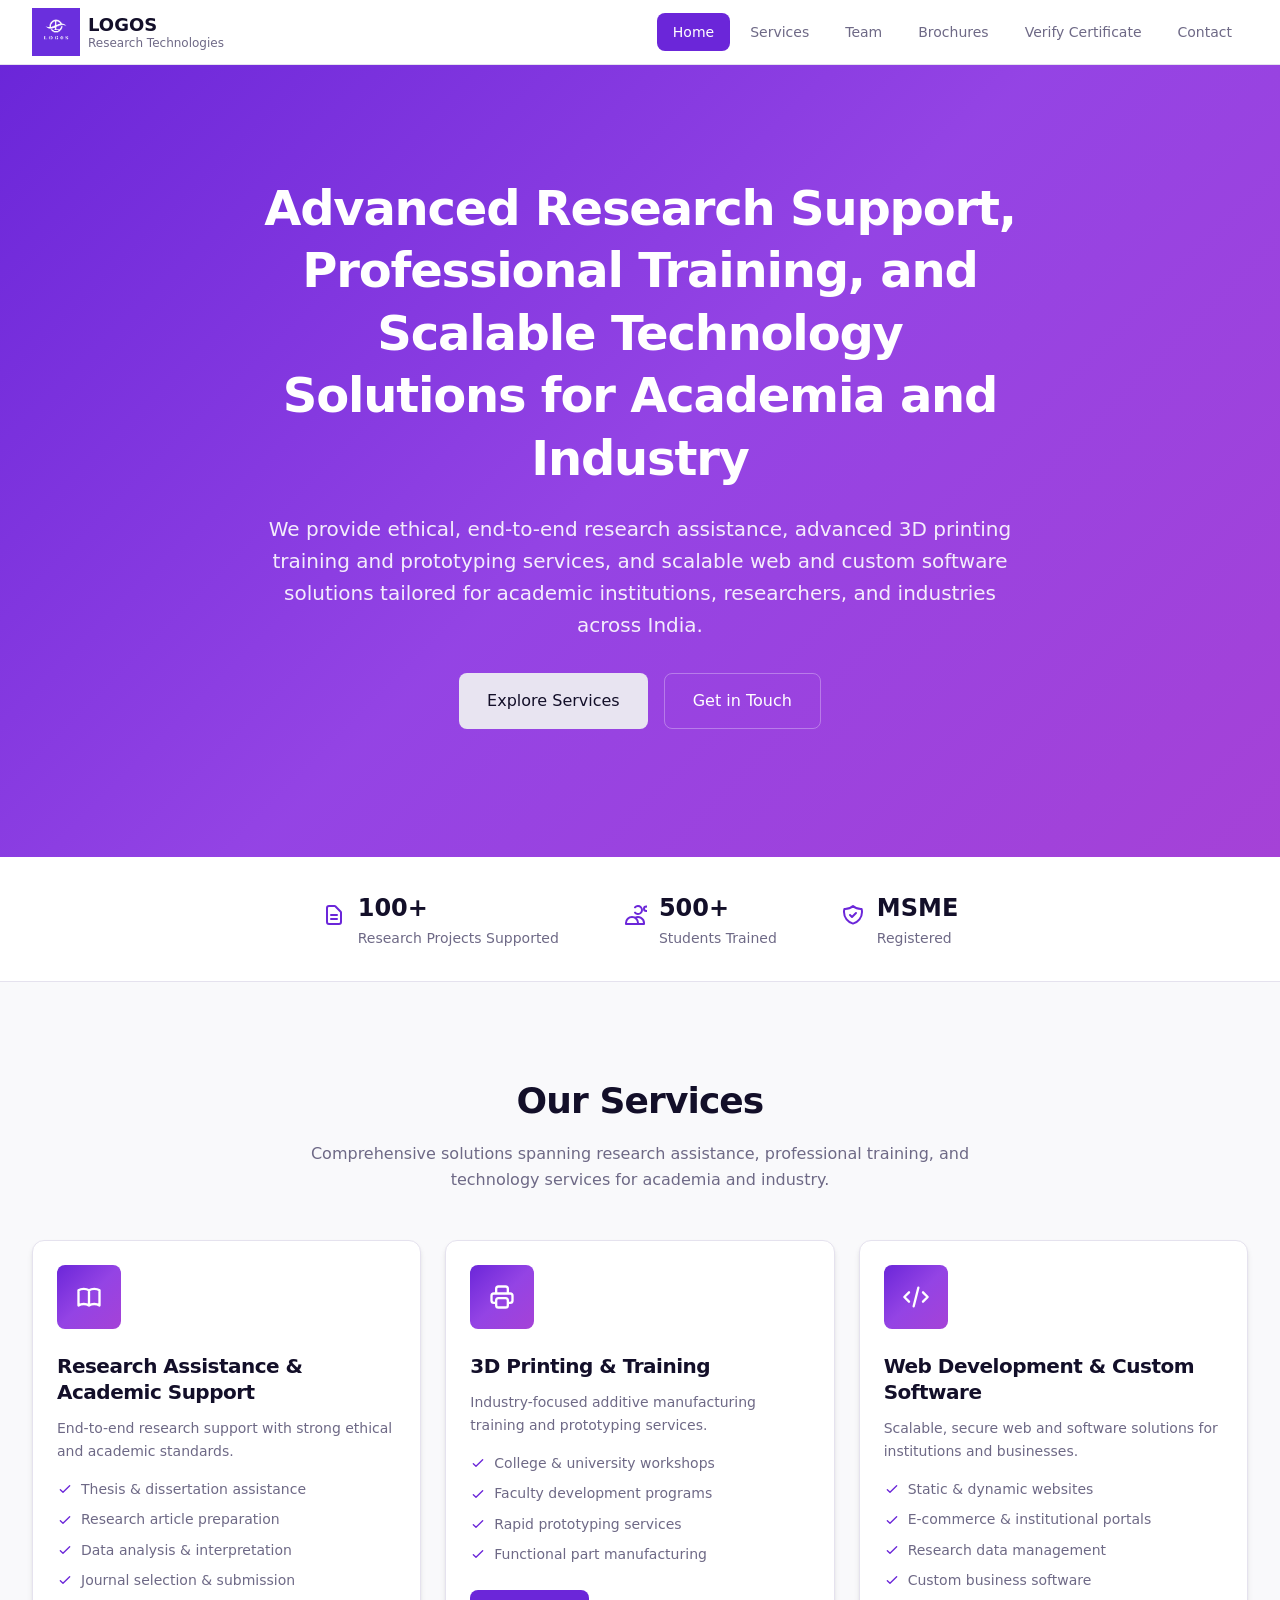
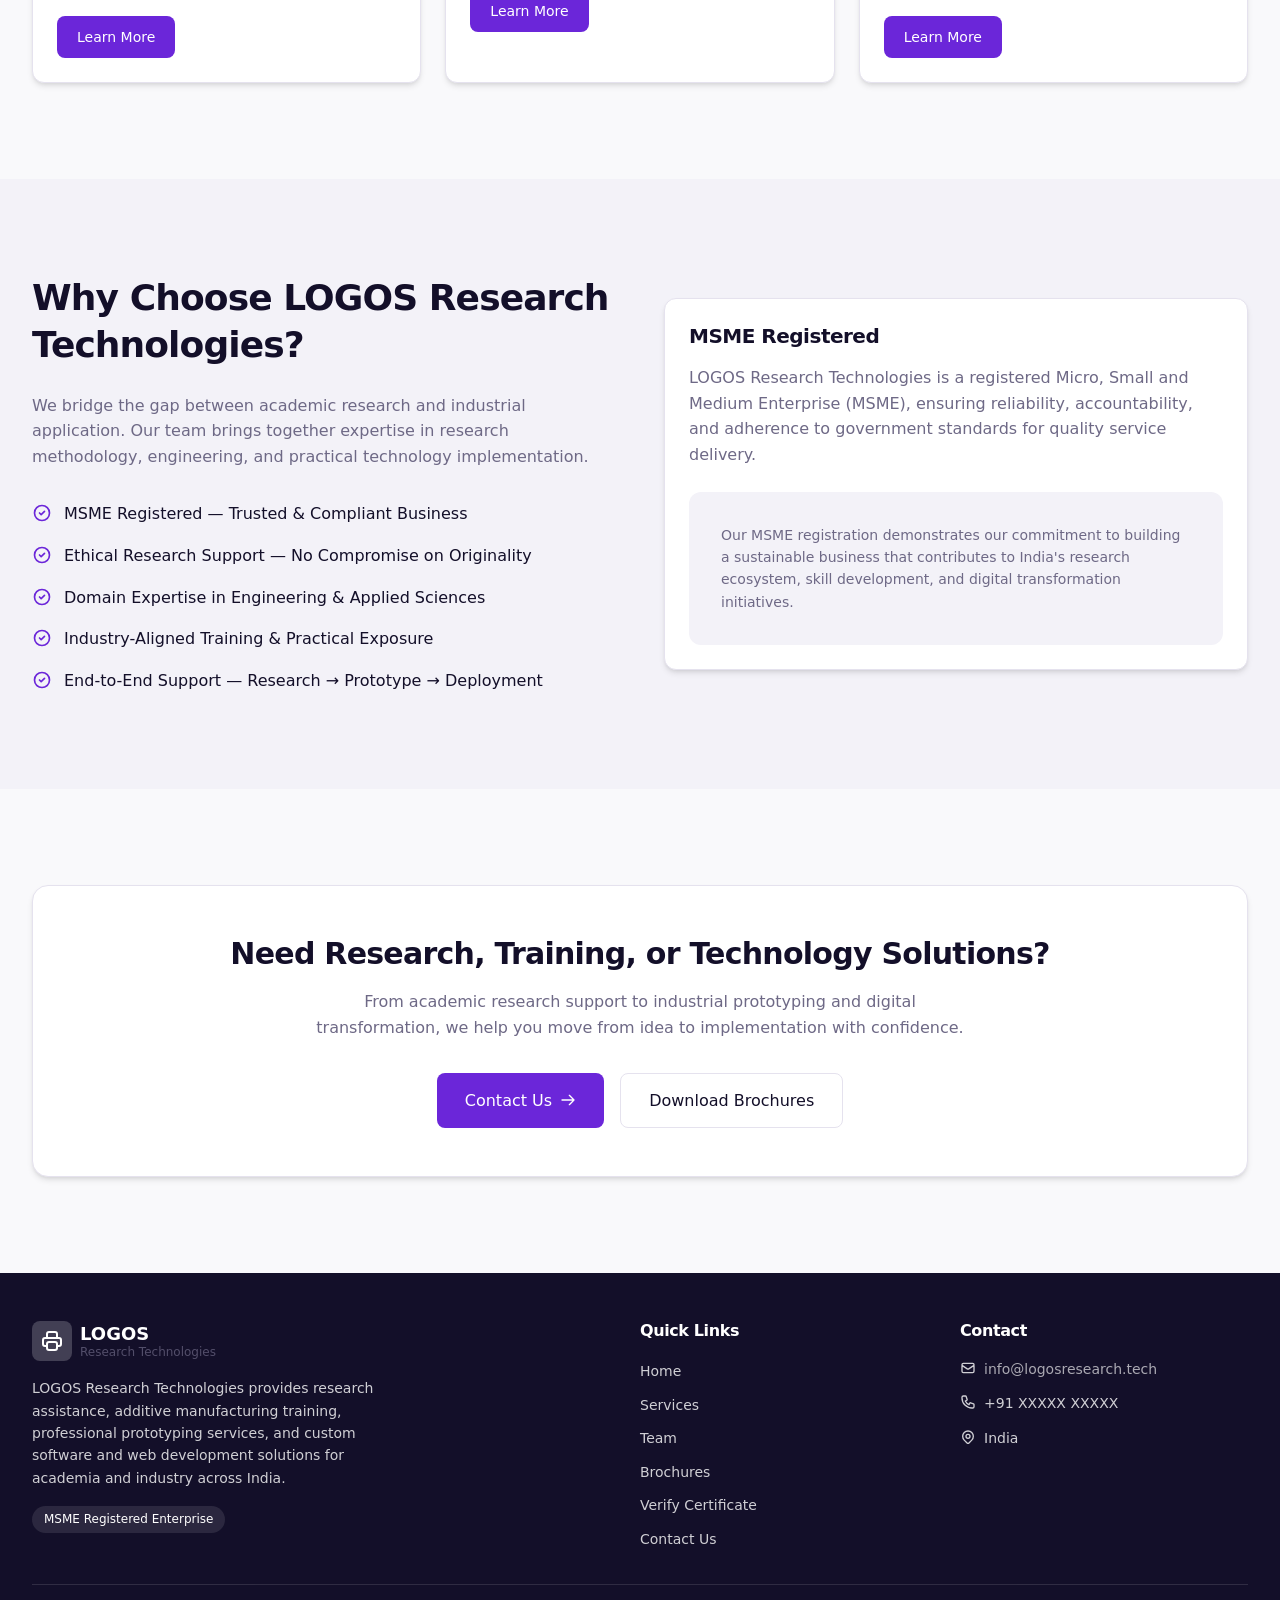
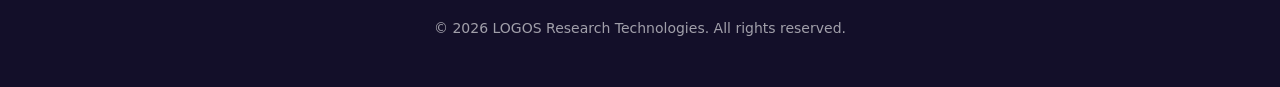
==== commit d447ffb6: "Update team page and theme Co-authored-by: logosriju <254066964+logosriju@users.noreply.github.com>" ====
--- a/static-site/index.html
+++ b/static-site/index.html
@@ -44,6 +44,7 @@
         <div class="nav-mobile-links">
           <a href="index.html" class="nav-link active">Home</a>
           <a href="services.html" class="nav-link">Services</a>
+          <a href="team.html" class="nav-link">Team</a>
           <a href="brochures.html" class="nav-link">Brochures</a>
           <a href="verify.html" class="nav-link">Verify Certificate</a>
           <a href="contact.html" class="nav-link">Contact</a>
@@ -358,6 +359,7 @@
           <ul class="footer-links">
             <li><a href="index.html" class="footer-link">Home</a></li>
             <li><a href="services.html" class="footer-link">Services</a></li>
+            <li><a href="team.html" class="footer-link">Team</a></li>
             <li><a href="brochures.html" class="footer-link">Brochures</a></li>
             <li><a href="verify.html" class="footer-link">Verify Certificate</a></li>
             <li><a href="contact.html" class="footer-link">Contact Us</a></li>
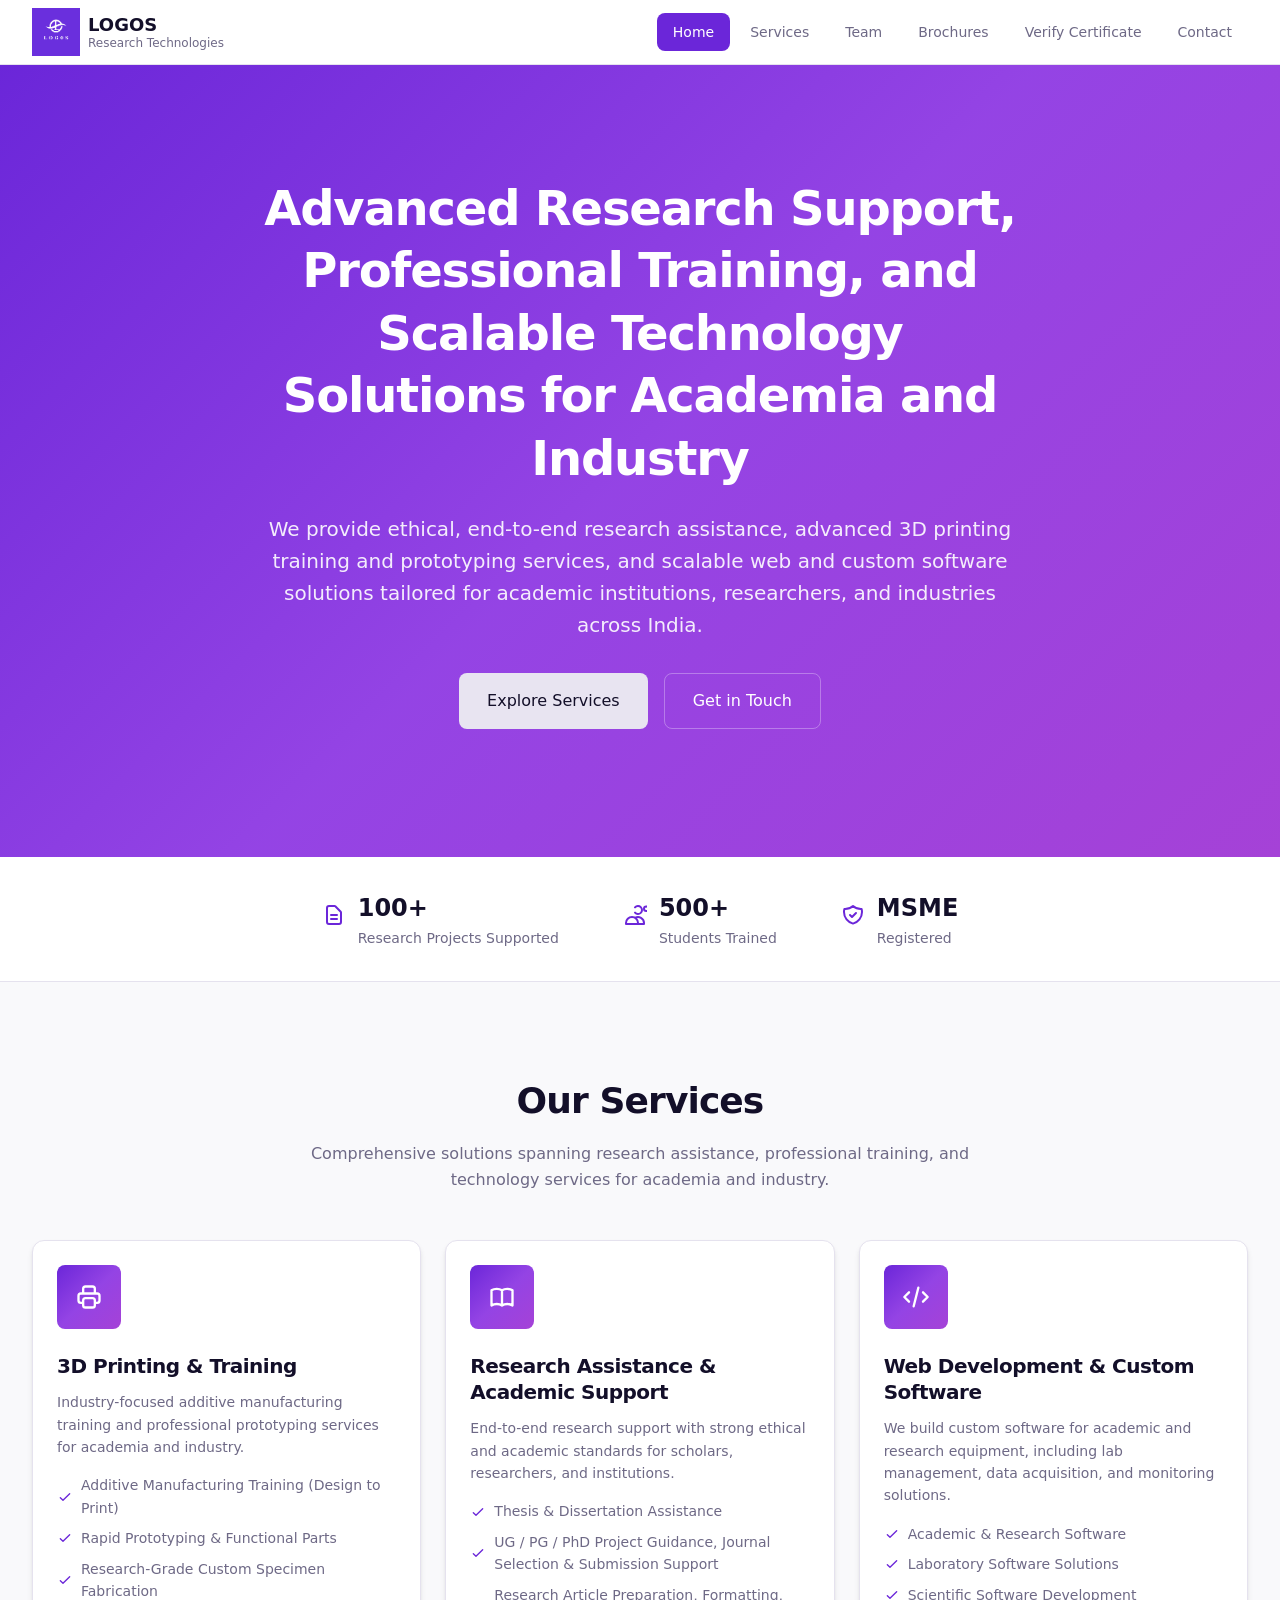
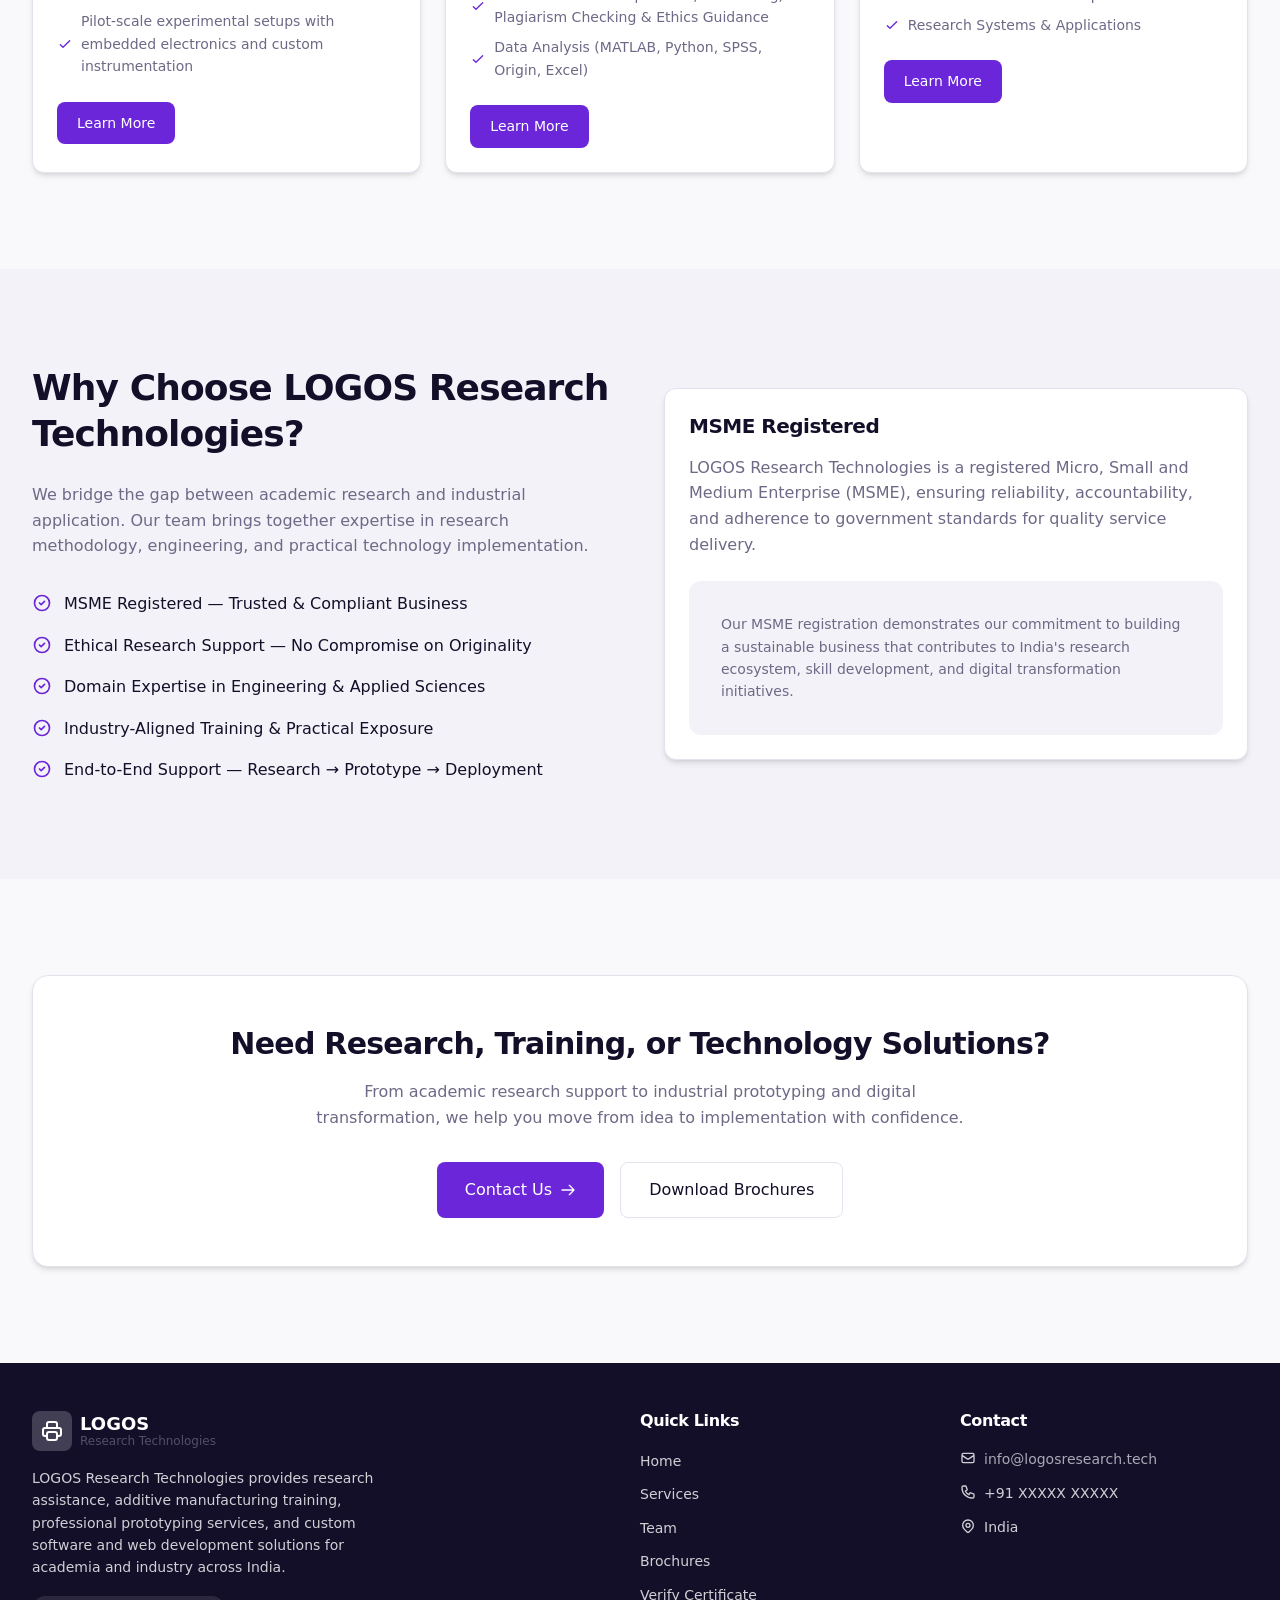
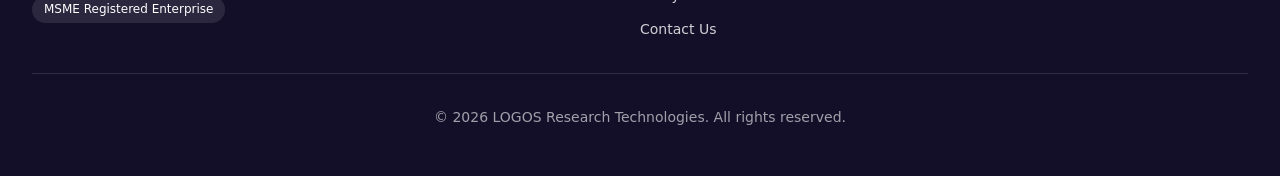
==== commit 3464a2bc: "Preceding changes" ====
--- a/static-site/index.html
+++ b/static-site/index.html
@@ -125,7 +125,37 @@
         </div>
 
         <div class="grid-3">
-          <!-- Research Assistance Card -->
+          <!-- 3D Printing & Training Card (FIRST) -->
+          <div class="card">
+            <div class="card-icon">
+              <svg class="icon-xl" fill="none" stroke="currentColor" viewBox="0 0 24 24">
+                <path stroke-linecap="round" stroke-linejoin="round" stroke-width="2" d="M17 17h2a2 2 0 002-2v-4a2 2 0 00-2-2H5a2 2 0 00-2 2v4a2 2 0 002 2h2m2 4h6a2 2 0 002-2v-4a2 2 0 00-2-2H9a2 2 0 00-2 2v4a2 2 0 002 2zm8-12V5a2 2 0 00-2-2H9a2 2 0 00-2 2v4h10z"></path>
+              </svg>
+            </div>
+            <h3 class="card-title">3D Printing & Training</h3>
+            <p class="card-description">Industry-focused additive manufacturing training and professional prototyping services for academia and industry.</p>
+            <ul class="card-features">
+              <li class="card-feature">
+                <svg class="icon-sm" fill="none" stroke="currentColor" viewBox="0 0 24 24"><path stroke-linecap="round" stroke-linejoin="round" stroke-width="2" d="M5 13l4 4L19 7"></path></svg>
+                Additive Manufacturing Training (Design to Print)
+              </li>
+              <li class="card-feature">
+                <svg class="icon-sm" fill="none" stroke="currentColor" viewBox="0 0 24 24"><path stroke-linecap="round" stroke-linejoin="round" stroke-width="2" d="M5 13l4 4L19 7"></path></svg>
+                Rapid Prototyping & Functional Parts
+              </li>
+              <li class="card-feature">
+                <svg class="icon-sm" fill="none" stroke="currentColor" viewBox="0 0 24 24"><path stroke-linecap="round" stroke-linejoin="round" stroke-width="2" d="M5 13l4 4L19 7"></path></svg>
+                Research-Grade Custom Specimen Fabrication
+              </li>
+              <li class="card-feature">
+                <svg class="icon-sm" fill="none" stroke="currentColor" viewBox="0 0 24 24"><path stroke-linecap="round" stroke-linejoin="round" stroke-width="2" d="M5 13l4 4L19 7"></path></svg>
+                Pilot-scale experimental setups with embedded electronics and custom instrumentation
+              </li>
+            </ul>
+            <a href="services.html#printing" class="btn btn-primary">Learn More</a>
+          </div>
+
+          <!-- Research Assistance Card (SECOND) -->
           <div class="card">
             <div class="card-icon">
               <svg class="icon-xl" fill="none" stroke="currentColor" viewBox="0 0 24 24">
@@ -133,75 +163,29 @@
               </svg>
             </div>
             <h3 class="card-title">Research Assistance & Academic Support</h3>
-            <p class="card-description">End-to-end research support with strong ethical and academic standards.</p>
+            <p class="card-description">End-to-end research support with strong ethical and academic standards for scholars, researchers, and institutions.</p>
             <ul class="card-features">
               <li class="card-feature">
-                <svg class="icon-sm" fill="none" stroke="currentColor" viewBox="0 0 24 24">
-                  <path stroke-linecap="round" stroke-linejoin="round" stroke-width="2" d="M5 13l4 4L19 7"></path>
-                </svg>
-                Thesis & dissertation assistance
-              </li>
-              <li class="card-feature">
-                <svg class="icon-sm" fill="none" stroke="currentColor" viewBox="0 0 24 24">
-                  <path stroke-linecap="round" stroke-linejoin="round" stroke-width="2" d="M5 13l4 4L19 7"></path>
-                </svg>
-                Research article preparation
-              </li>
-              <li class="card-feature">
-                <svg class="icon-sm" fill="none" stroke="currentColor" viewBox="0 0 24 24">
-                  <path stroke-linecap="round" stroke-linejoin="round" stroke-width="2" d="M5 13l4 4L19 7"></path>
-                </svg>
-                Data analysis & interpretation
-              </li>
-              <li class="card-feature">
-                <svg class="icon-sm" fill="none" stroke="currentColor" viewBox="0 0 24 24">
-                  <path stroke-linecap="round" stroke-linejoin="round" stroke-width="2" d="M5 13l4 4L19 7"></path>
-                </svg>
-                Journal selection & submission
+                <svg class="icon-sm" fill="none" stroke="currentColor" viewBox="0 0 24 24"><path stroke-linecap="round" stroke-linejoin="round" stroke-width="2" d="M5 13l4 4L19 7"></path></svg>
+                Thesis & Dissertation Assistance
+              </li>
+              <li class="card-feature">
+                <svg class="icon-sm" fill="none" stroke="currentColor" viewBox="0 0 24 24"><path stroke-linecap="round" stroke-linejoin="round" stroke-width="2" d="M5 13l4 4L19 7"></path></svg>
+                UG / PG / PhD Project Guidance, Journal Selection & Submission Support
+              </li>
+              <li class="card-feature">
+                <svg class="icon-sm" fill="none" stroke="currentColor" viewBox="0 0 24 24"><path stroke-linecap="round" stroke-linejoin="round" stroke-width="2" d="M5 13l4 4L19 7"></path></svg>
+                Research Article Preparation, Formatting, Plagiarism Checking & Ethics Guidance
+              </li>
+              <li class="card-feature">
+                <svg class="icon-sm" fill="none" stroke="currentColor" viewBox="0 0 24 24"><path stroke-linecap="round" stroke-linejoin="round" stroke-width="2" d="M5 13l4 4L19 7"></path></svg>
+                Data Analysis (MATLAB, Python, SPSS, Origin, Excel)
               </li>
             </ul>
             <a href="services.html#research" class="btn btn-primary">Learn More</a>
           </div>
 
-          <!-- 3D Printing & Training Card -->
-          <div class="card">
-            <div class="card-icon">
-              <svg class="icon-xl" fill="none" stroke="currentColor" viewBox="0 0 24 24">
-                <path stroke-linecap="round" stroke-linejoin="round" stroke-width="2" d="M17 17h2a2 2 0 002-2v-4a2 2 0 00-2-2H5a2 2 0 00-2 2v4a2 2 0 002 2h2m2 4h6a2 2 0 002-2v-4a2 2 0 00-2-2H9a2 2 0 00-2 2v4a2 2 0 002 2zm8-12V5a2 2 0 00-2-2H9a2 2 0 00-2 2v4h10z"></path>
-              </svg>
-            </div>
-            <h3 class="card-title">3D Printing & Training</h3>
-            <p class="card-description">Industry-focused additive manufacturing training and prototyping services.</p>
-            <ul class="card-features">
-              <li class="card-feature">
-                <svg class="icon-sm" fill="none" stroke="currentColor" viewBox="0 0 24 24">
-                  <path stroke-linecap="round" stroke-linejoin="round" stroke-width="2" d="M5 13l4 4L19 7"></path>
-                </svg>
-                College & university workshops
-              </li>
-              <li class="card-feature">
-                <svg class="icon-sm" fill="none" stroke="currentColor" viewBox="0 0 24 24">
-                  <path stroke-linecap="round" stroke-linejoin="round" stroke-width="2" d="M5 13l4 4L19 7"></path>
-                </svg>
-                Faculty development programs
-              </li>
-              <li class="card-feature">
-                <svg class="icon-sm" fill="none" stroke="currentColor" viewBox="0 0 24 24">
-                  <path stroke-linecap="round" stroke-linejoin="round" stroke-width="2" d="M5 13l4 4L19 7"></path>
-                </svg>
-                Rapid prototyping services
-              </li>
-              <li class="card-feature">
-                <svg class="icon-sm" fill="none" stroke="currentColor" viewBox="0 0 24 24">
-                  <path stroke-linecap="round" stroke-linejoin="round" stroke-width="2" d="M5 13l4 4L19 7"></path>
-                </svg>
-                Functional part manufacturing
-              </li>
-            </ul>
-            <a href="services.html#printing" class="btn btn-primary">Learn More</a>
-          </div>
-
-          <!-- Web Development Card -->
+          <!-- Web Development Card (THIRD) -->
           <div class="card">
             <div class="card-icon">
               <svg class="icon-xl" fill="none" stroke="currentColor" viewBox="0 0 24 24">
@@ -209,31 +193,23 @@
               </svg>
             </div>
             <h3 class="card-title">Web Development & Custom Software</h3>
-            <p class="card-description">Scalable, secure web and software solutions for institutions and businesses.</p>
+            <p class="card-description">We build custom software for academic and research equipment, including lab management, data acquisition, and monitoring solutions.</p>
             <ul class="card-features">
               <li class="card-feature">
-                <svg class="icon-sm" fill="none" stroke="currentColor" viewBox="0 0 24 24">
-                  <path stroke-linecap="round" stroke-linejoin="round" stroke-width="2" d="M5 13l4 4L19 7"></path>
-                </svg>
-                Static & dynamic websites
-              </li>
-              <li class="card-feature">
-                <svg class="icon-sm" fill="none" stroke="currentColor" viewBox="0 0 24 24">
-                  <path stroke-linecap="round" stroke-linejoin="round" stroke-width="2" d="M5 13l4 4L19 7"></path>
-                </svg>
-                E-commerce & institutional portals
-              </li>
-              <li class="card-feature">
-                <svg class="icon-sm" fill="none" stroke="currentColor" viewBox="0 0 24 24">
-                  <path stroke-linecap="round" stroke-linejoin="round" stroke-width="2" d="M5 13l4 4L19 7"></path>
-                </svg>
-                Research data management
-              </li>
-              <li class="card-feature">
-                <svg class="icon-sm" fill="none" stroke="currentColor" viewBox="0 0 24 24">
-                  <path stroke-linecap="round" stroke-linejoin="round" stroke-width="2" d="M5 13l4 4L19 7"></path>
-                </svg>
-                Custom business software
+                <svg class="icon-sm" fill="none" stroke="currentColor" viewBox="0 0 24 24"><path stroke-linecap="round" stroke-linejoin="round" stroke-width="2" d="M5 13l4 4L19 7"></path></svg>
+                Academic & Research Software
+              </li>
+              <li class="card-feature">
+                <svg class="icon-sm" fill="none" stroke="currentColor" viewBox="0 0 24 24"><path stroke-linecap="round" stroke-linejoin="round" stroke-width="2" d="M5 13l4 4L19 7"></path></svg>
+                Laboratory Software Solutions
+              </li>
+              <li class="card-feature">
+                <svg class="icon-sm" fill="none" stroke="currentColor" viewBox="0 0 24 24"><path stroke-linecap="round" stroke-linejoin="round" stroke-width="2" d="M5 13l4 4L19 7"></path></svg>
+                Scientific Software Development
+              </li>
+              <li class="card-feature">
+                <svg class="icon-sm" fill="none" stroke="currentColor" viewBox="0 0 24 24"><path stroke-linecap="round" stroke-linejoin="round" stroke-width="2" d="M5 13l4 4L19 7"></path></svg>
+                Research Systems & Applications
               </li>
             </ul>
             <a href="services.html#software" class="btn btn-primary">Learn More</a>
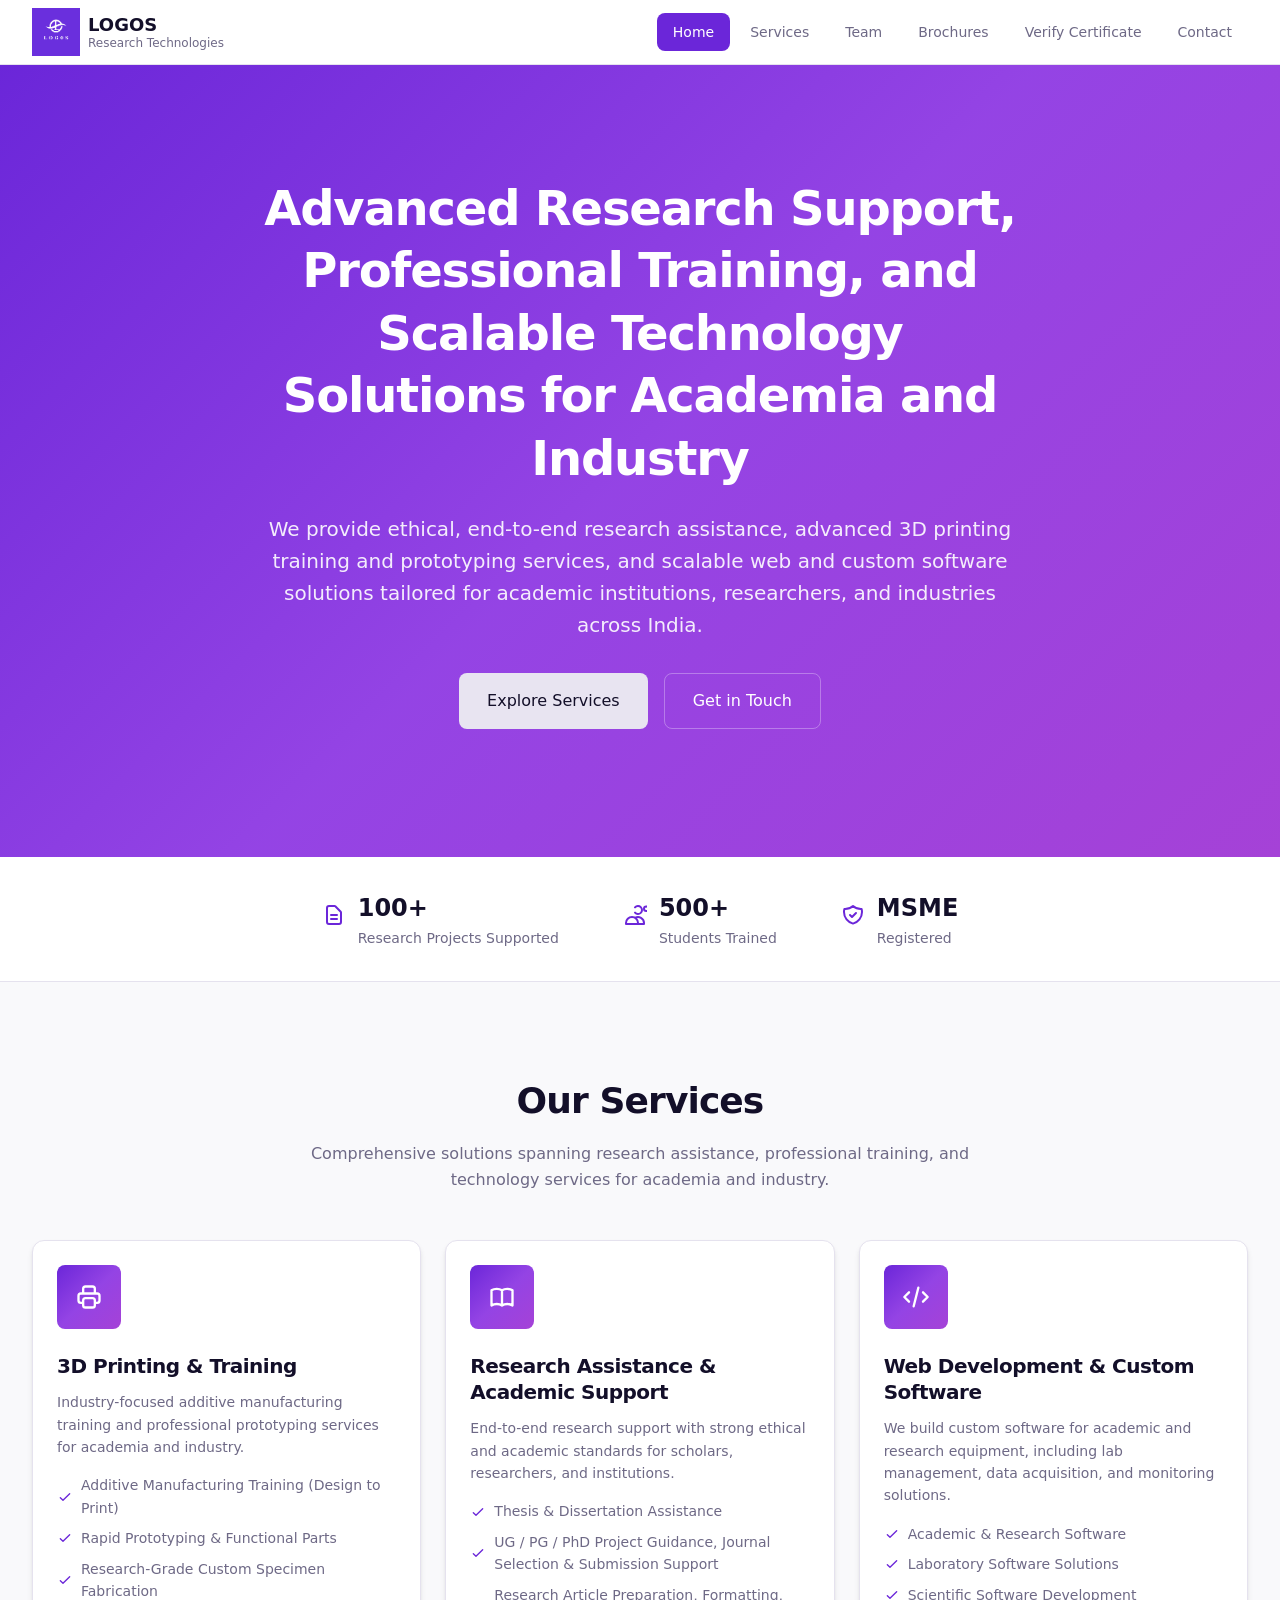
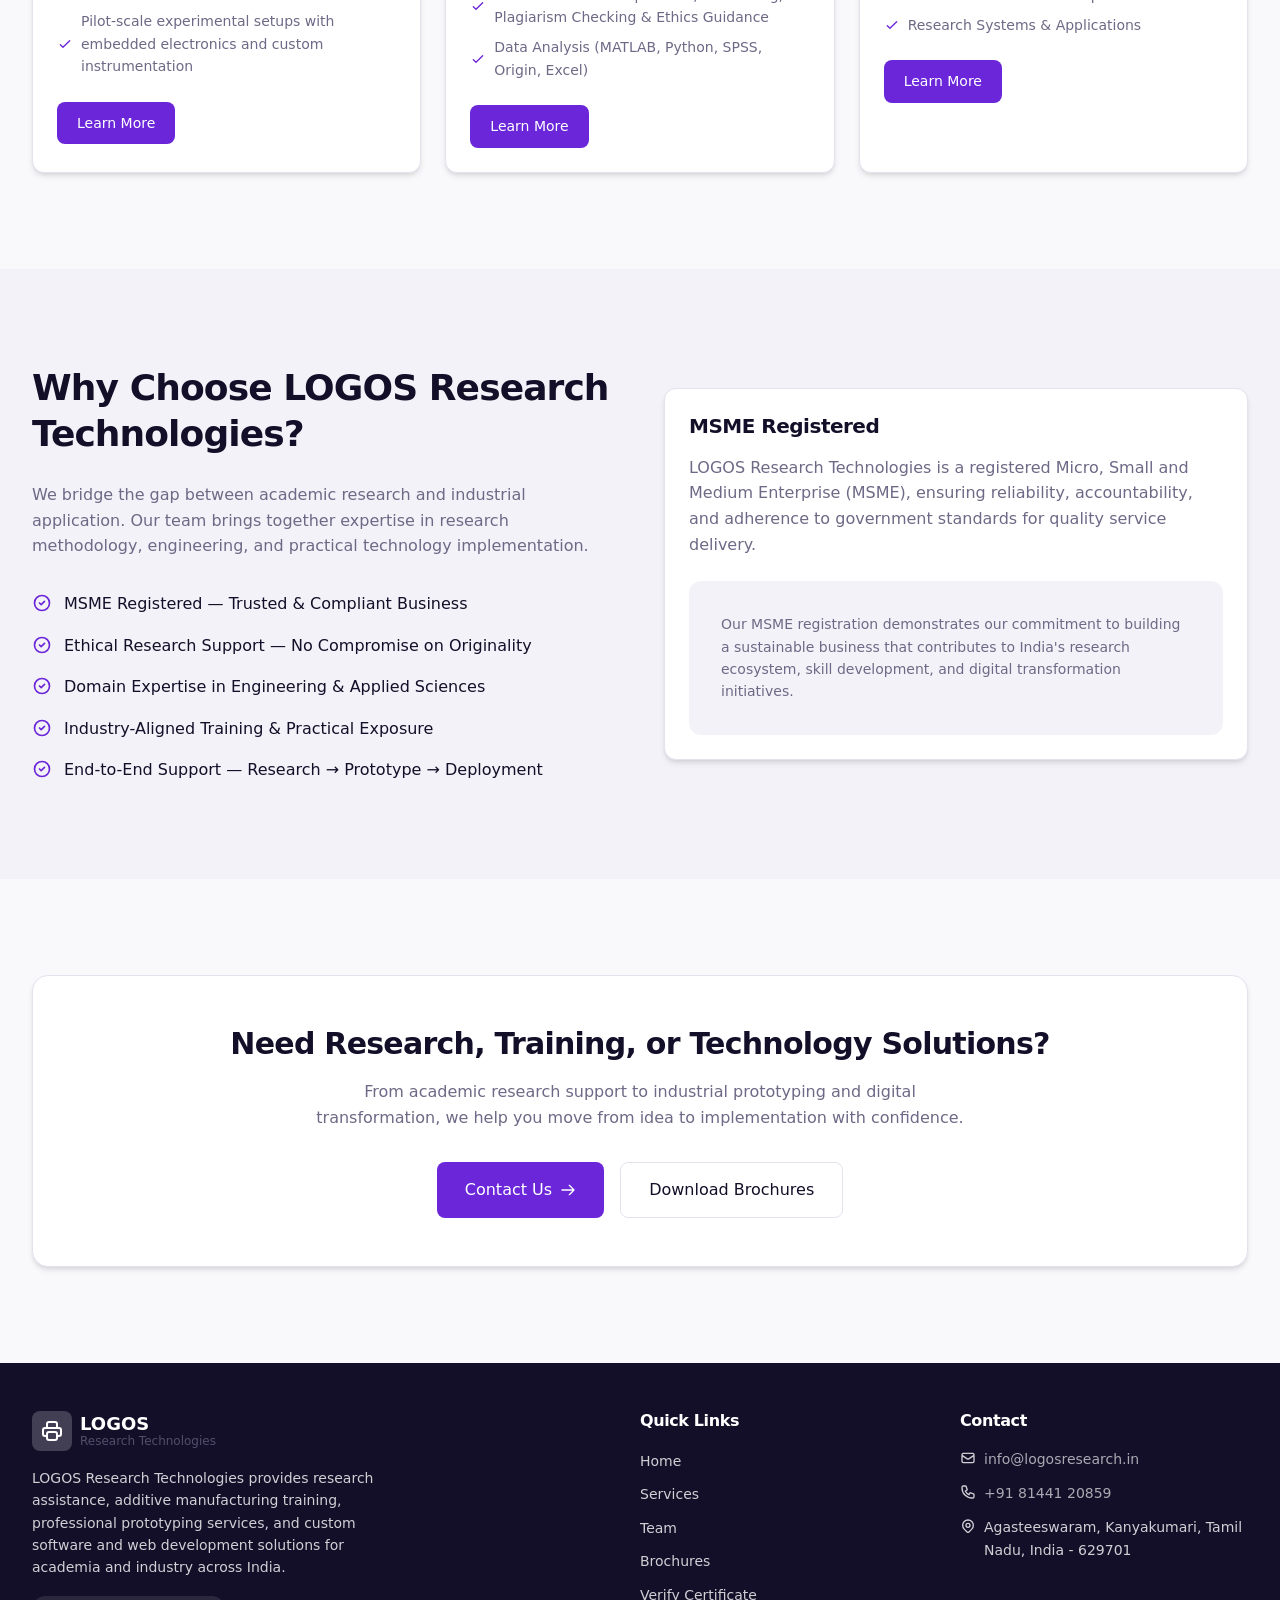
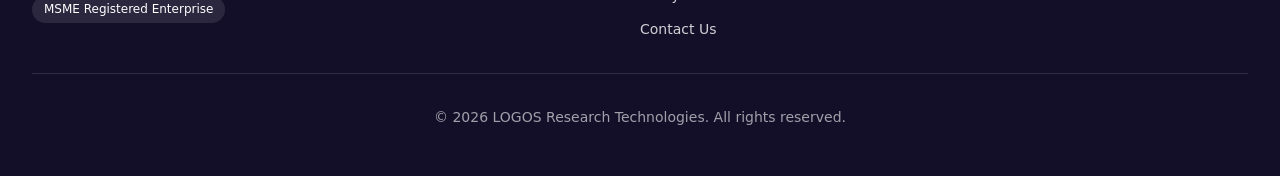
==== commit 8d1d9925: "Rebranded to LOGOS tech Co-authored-by: logosriju <254066964+logosriju@users.noreply.github.com>" ====
--- a/static-site/index.html
+++ b/static-site/index.html
@@ -348,20 +348,20 @@
             <svg class="icon-sm" fill="none" stroke="currentColor" viewBox="0 0 24 24">
               <path stroke-linecap="round" stroke-linejoin="round" stroke-width="2" d="M3 8l7.89 5.26a2 2 0 002.22 0L21 8M5 19h14a2 2 0 002-2V7a2 2 0 00-2-2H5a2 2 0 00-2 2v10a2 2 0 002 2z"></path>
             </svg>
-            <a href="mailto:info@logosresearch.tech" class="footer-link">info@logosresearch.tech</a>
+            <a href="mailto:info@logosresearch.in" class="footer-link">info@logosresearch.in</a>
           </div>
           <div class="footer-contact-item">
             <svg class="icon-sm" fill="none" stroke="currentColor" viewBox="0 0 24 24">
               <path stroke-linecap="round" stroke-linejoin="round" stroke-width="2" d="M3 5a2 2 0 012-2h3.28a1 1 0 01.948.684l1.498 4.493a1 1 0 01-.502 1.21l-2.257 1.13a11.042 11.042 0 005.516 5.516l1.13-2.257a1 1 0 011.21-.502l4.493 1.498a1 1 0 01.684.949V19a2 2 0 01-2 2h-1C9.716 21 3 14.284 3 6V5z"></path>
             </svg>
-            <span>+91 XXXXX XXXXX</span>
+            <a href="tel:+918144120859" class="footer-link">+91 81441 20859</a>
           </div>
           <div class="footer-contact-item">
             <svg class="icon-sm" fill="none" stroke="currentColor" viewBox="0 0 24 24">
               <path stroke-linecap="round" stroke-linejoin="round" stroke-width="2" d="M17.657 16.657L13.414 20.9a1.998 1.998 0 01-2.827 0l-4.244-4.243a8 8 0 1111.314 0z"></path>
               <path stroke-linecap="round" stroke-linejoin="round" stroke-width="2" d="M15 11a3 3 0 11-6 0 3 3 0 016 0z"></path>
             </svg>
-            <span>India</span>
+            <span>Agasteeswaram, Kanyakumari, Tamil Nadu, India - 629701</span>
           </div>
         </div>
       </div>
--- a/static-site/css/style.css
+++ b/static-site/css/style.css
@@ -1134,7 +1134,7 @@
 
 .team-photo-wrapper {
   width: 100%;
-  aspect-ratio: 1;
+  aspect-ratio: 4/5;
   overflow: hidden;
   background-color: var(--muted);
 }
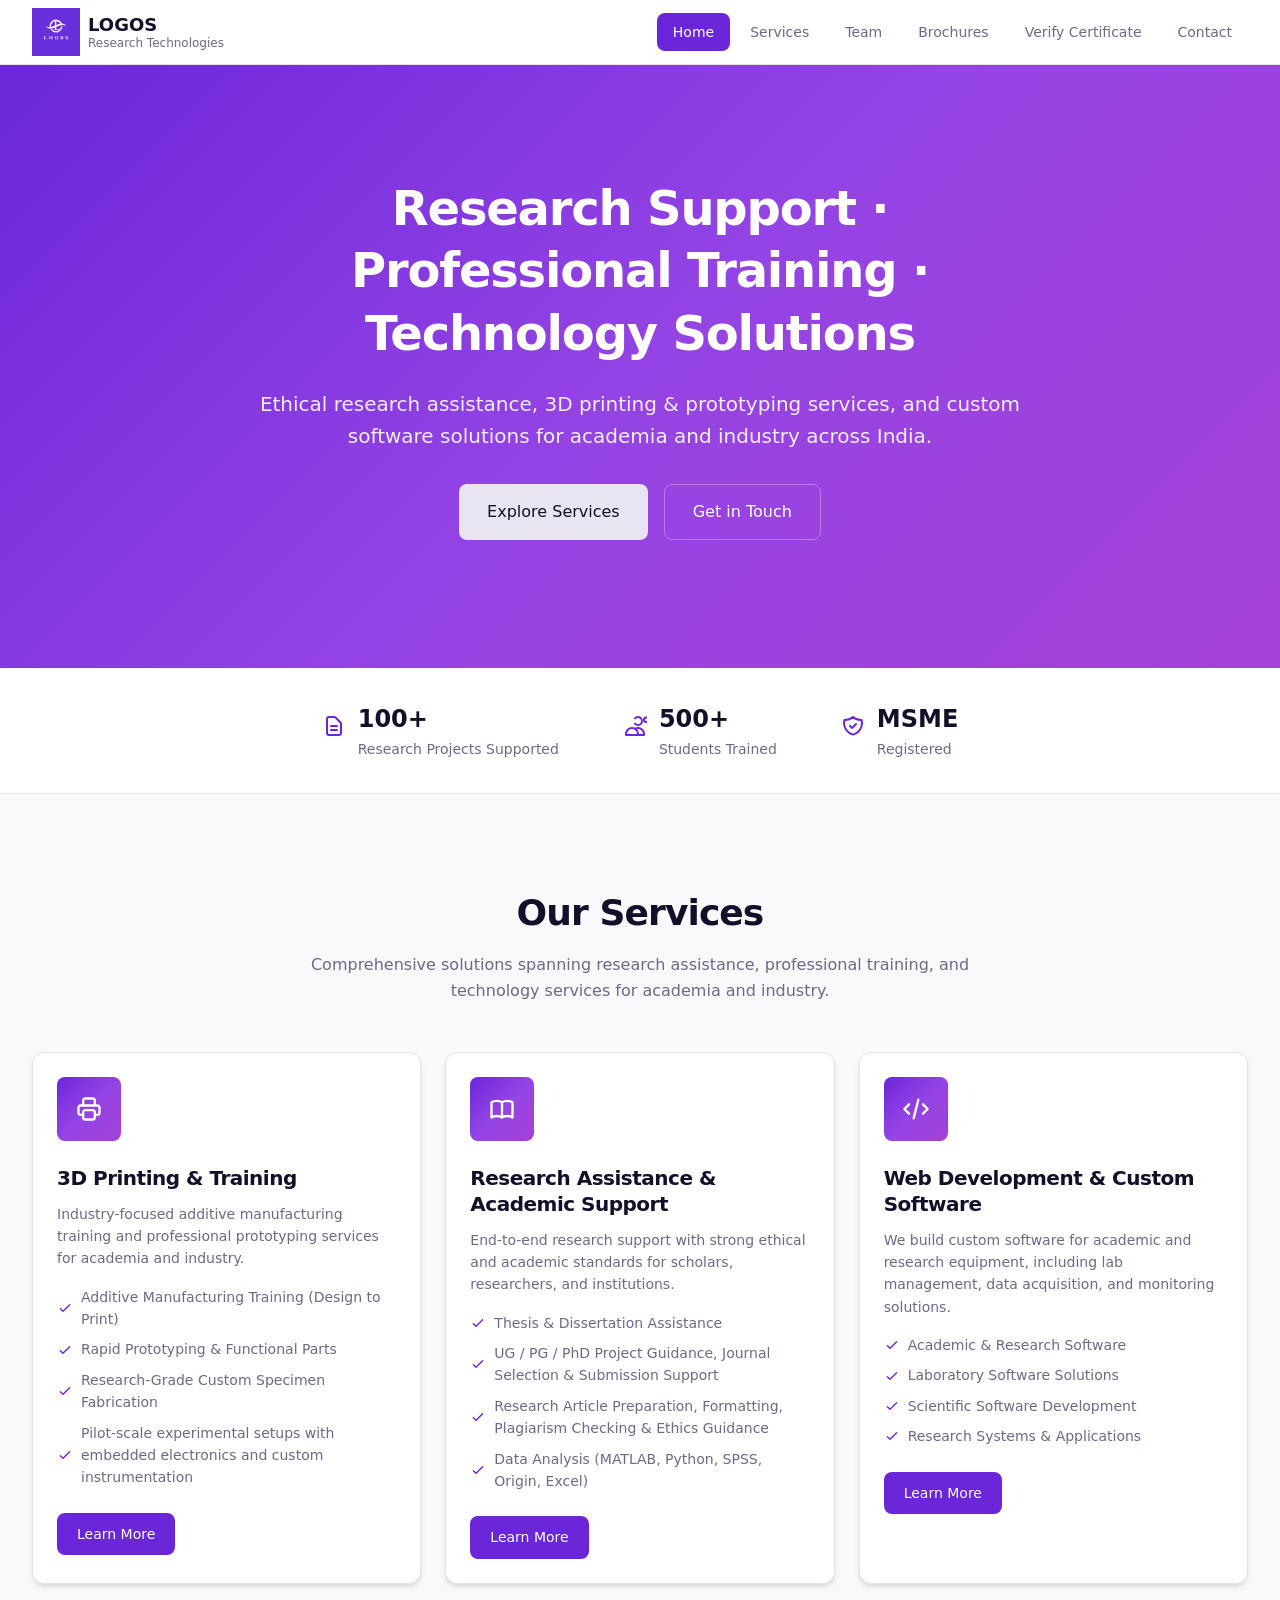
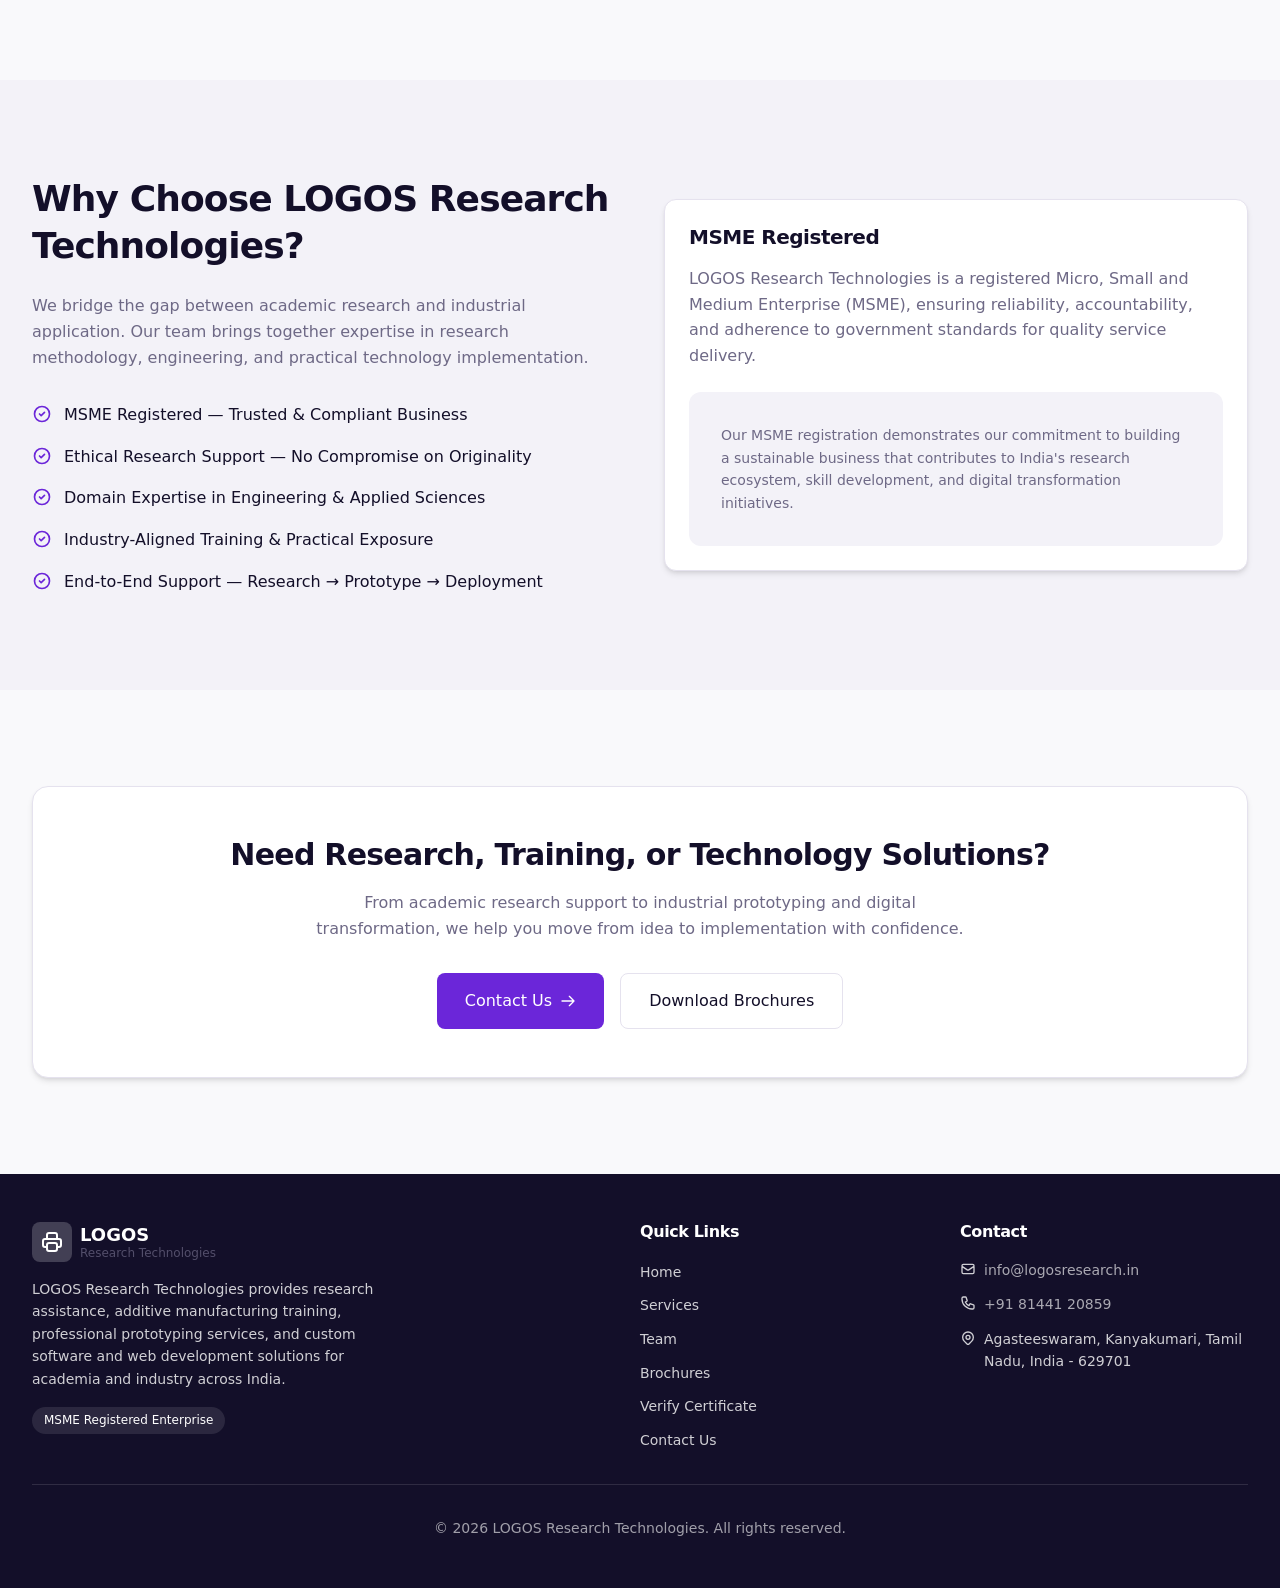
==== commit 9d901672: "Preceding changes" ====
--- a/static-site/index.html
+++ b/static-site/index.html
@@ -58,11 +58,9 @@
     <section class="hero hero-gradient">
       <div class="section-container">
         <div class="hero-content">
-          <h1 class="hero-title">Advanced Research Support, Professional Training, and Scalable Technology Solutions for Academia and Industry</h1>
+          <h1 class="hero-title">Research Support · Professional Training · Technology Solutions</h1>
           <p class="hero-description">
-            We provide ethical, end-to-end research assistance, advanced 3D printing training 
-            and prototyping services, and scalable web and custom software solutions tailored 
-            for academic institutions, researchers, and industries across India.
+            Ethical research assistance, 3D printing &amp; prototyping services, and custom software solutions for academia and industry across India.
           </p>
           <div class="hero-buttons">
             <a href="services.html" class="btn btn-secondary btn-lg">Explore Services</a>
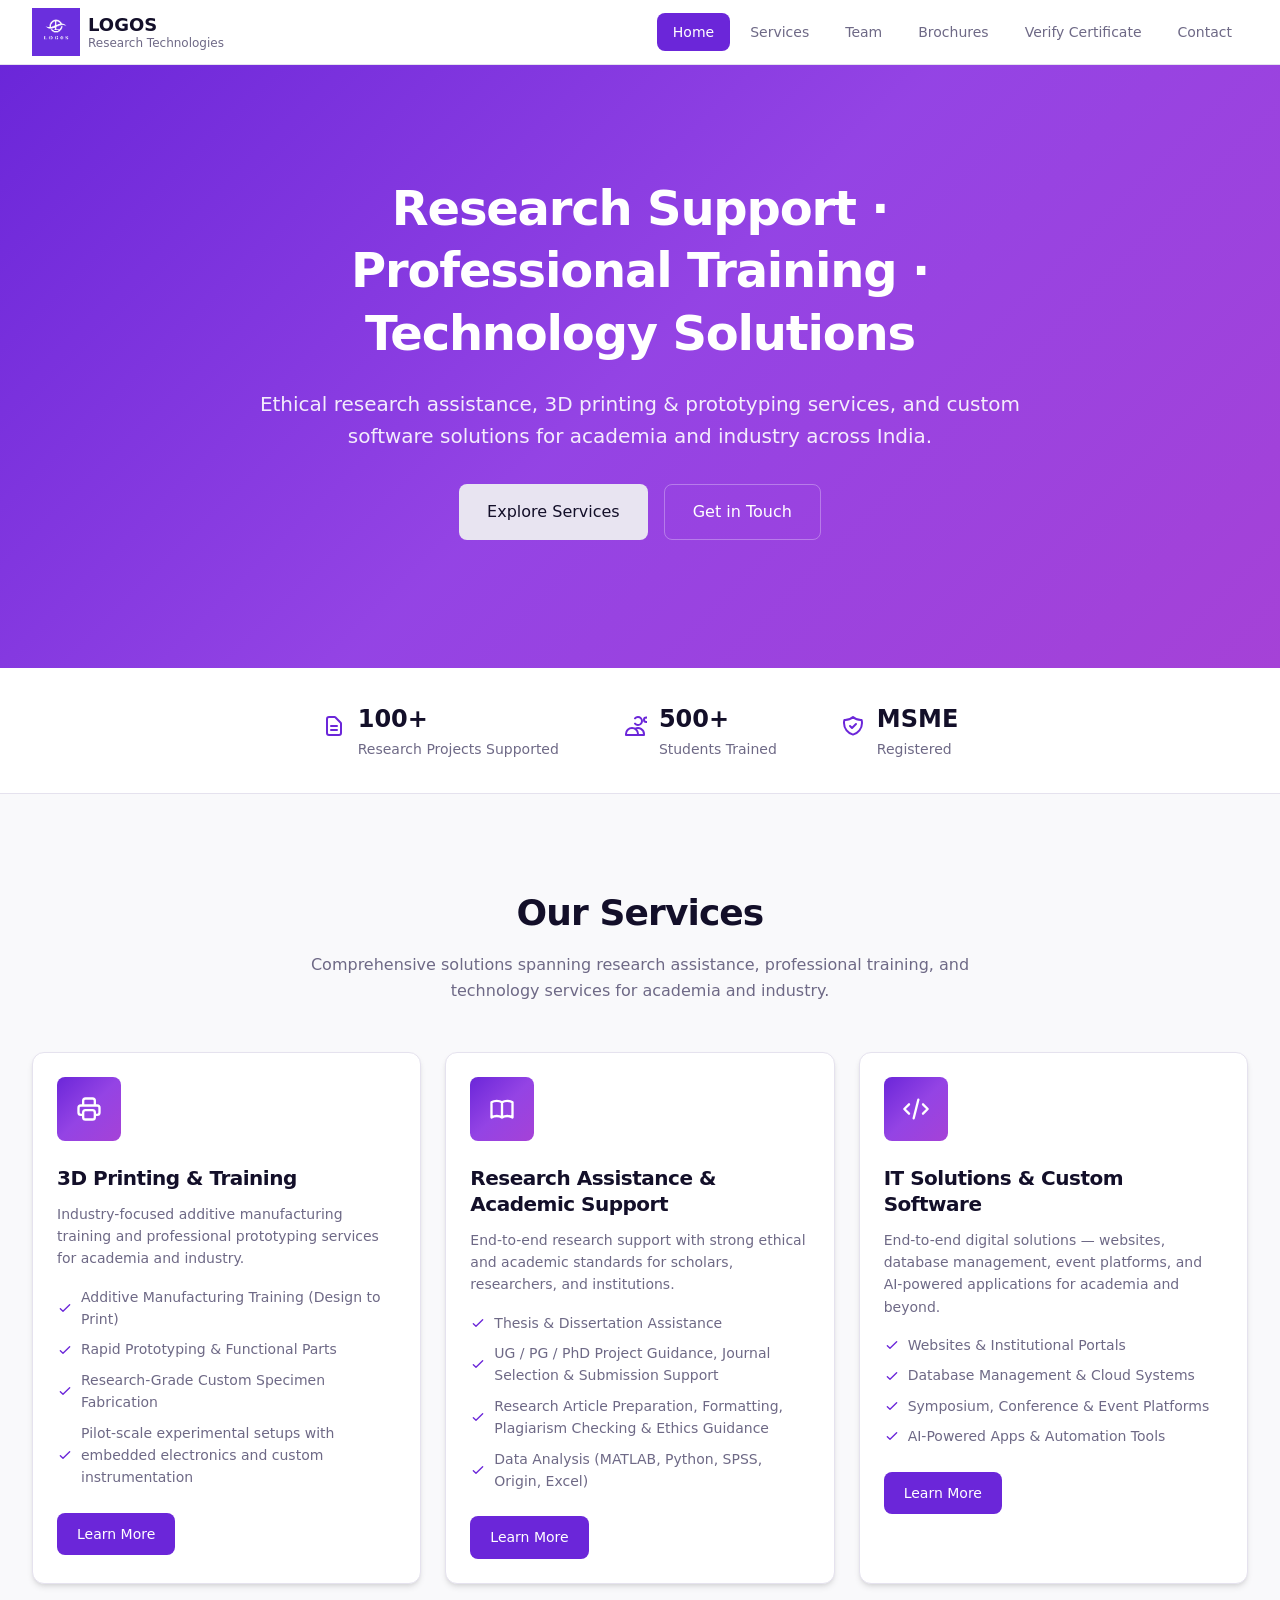
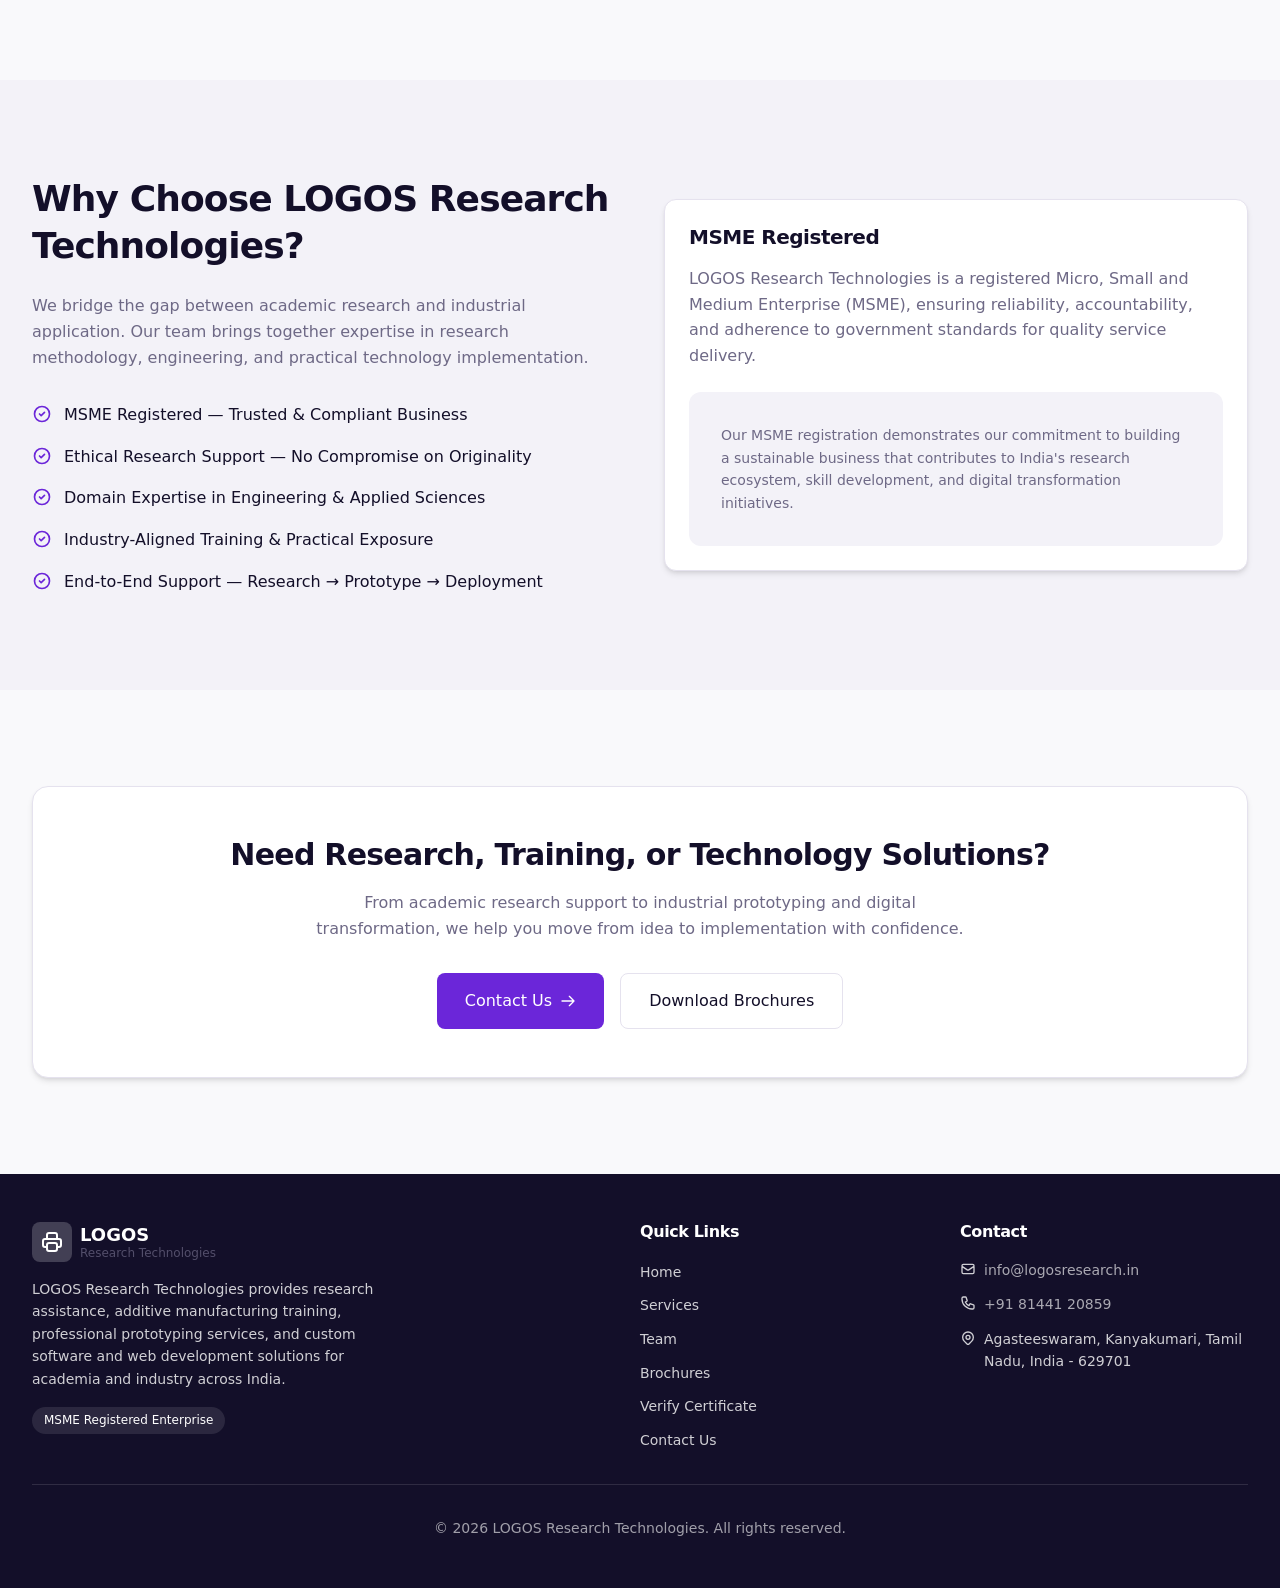
==== commit b6186722: "Update team photos assets Co-authored-by: logosriju <254066964+logosriju@users.noreply.github.com>" ====
--- a/static-site/index.html
+++ b/static-site/index.html
@@ -190,24 +190,24 @@
                 <path stroke-linecap="round" stroke-linejoin="round" stroke-width="2" d="M10 20l4-16m4 4l4 4-4 4M6 16l-4-4 4-4"></path>
               </svg>
             </div>
-            <h3 class="card-title">Web Development & Custom Software</h3>
-            <p class="card-description">We build custom software for academic and research equipment, including lab management, data acquisition, and monitoring solutions.</p>
+            <h3 class="card-title">IT Solutions & Custom Software</h3>
+            <p class="card-description">End-to-end digital solutions — websites, database management, event platforms, and AI-powered applications for academia and beyond.</p>
             <ul class="card-features">
               <li class="card-feature">
                 <svg class="icon-sm" fill="none" stroke="currentColor" viewBox="0 0 24 24"><path stroke-linecap="round" stroke-linejoin="round" stroke-width="2" d="M5 13l4 4L19 7"></path></svg>
-                Academic & Research Software
-              </li>
-              <li class="card-feature">
-                <svg class="icon-sm" fill="none" stroke="currentColor" viewBox="0 0 24 24"><path stroke-linecap="round" stroke-linejoin="round" stroke-width="2" d="M5 13l4 4L19 7"></path></svg>
-                Laboratory Software Solutions
-              </li>
-              <li class="card-feature">
-                <svg class="icon-sm" fill="none" stroke="currentColor" viewBox="0 0 24 24"><path stroke-linecap="round" stroke-linejoin="round" stroke-width="2" d="M5 13l4 4L19 7"></path></svg>
-                Scientific Software Development
-              </li>
-              <li class="card-feature">
-                <svg class="icon-sm" fill="none" stroke="currentColor" viewBox="0 0 24 24"><path stroke-linecap="round" stroke-linejoin="round" stroke-width="2" d="M5 13l4 4L19 7"></path></svg>
-                Research Systems & Applications
+                Websites &amp; Institutional Portals
+              </li>
+              <li class="card-feature">
+                <svg class="icon-sm" fill="none" stroke="currentColor" viewBox="0 0 24 24"><path stroke-linecap="round" stroke-linejoin="round" stroke-width="2" d="M5 13l4 4L19 7"></path></svg>
+                Database Management &amp; Cloud Systems
+              </li>
+              <li class="card-feature">
+                <svg class="icon-sm" fill="none" stroke="currentColor" viewBox="0 0 24 24"><path stroke-linecap="round" stroke-linejoin="round" stroke-width="2" d="M5 13l4 4L19 7"></path></svg>
+                Symposium, Conference &amp; Event Platforms
+              </li>
+              <li class="card-feature">
+                <svg class="icon-sm" fill="none" stroke="currentColor" viewBox="0 0 24 24"><path stroke-linecap="round" stroke-linejoin="round" stroke-width="2" d="M5 13l4 4L19 7"></path></svg>
+                AI-Powered Apps &amp; Automation Tools
               </li>
             </ul>
             <a href="services.html#software" class="btn btn-primary">Learn More</a>
